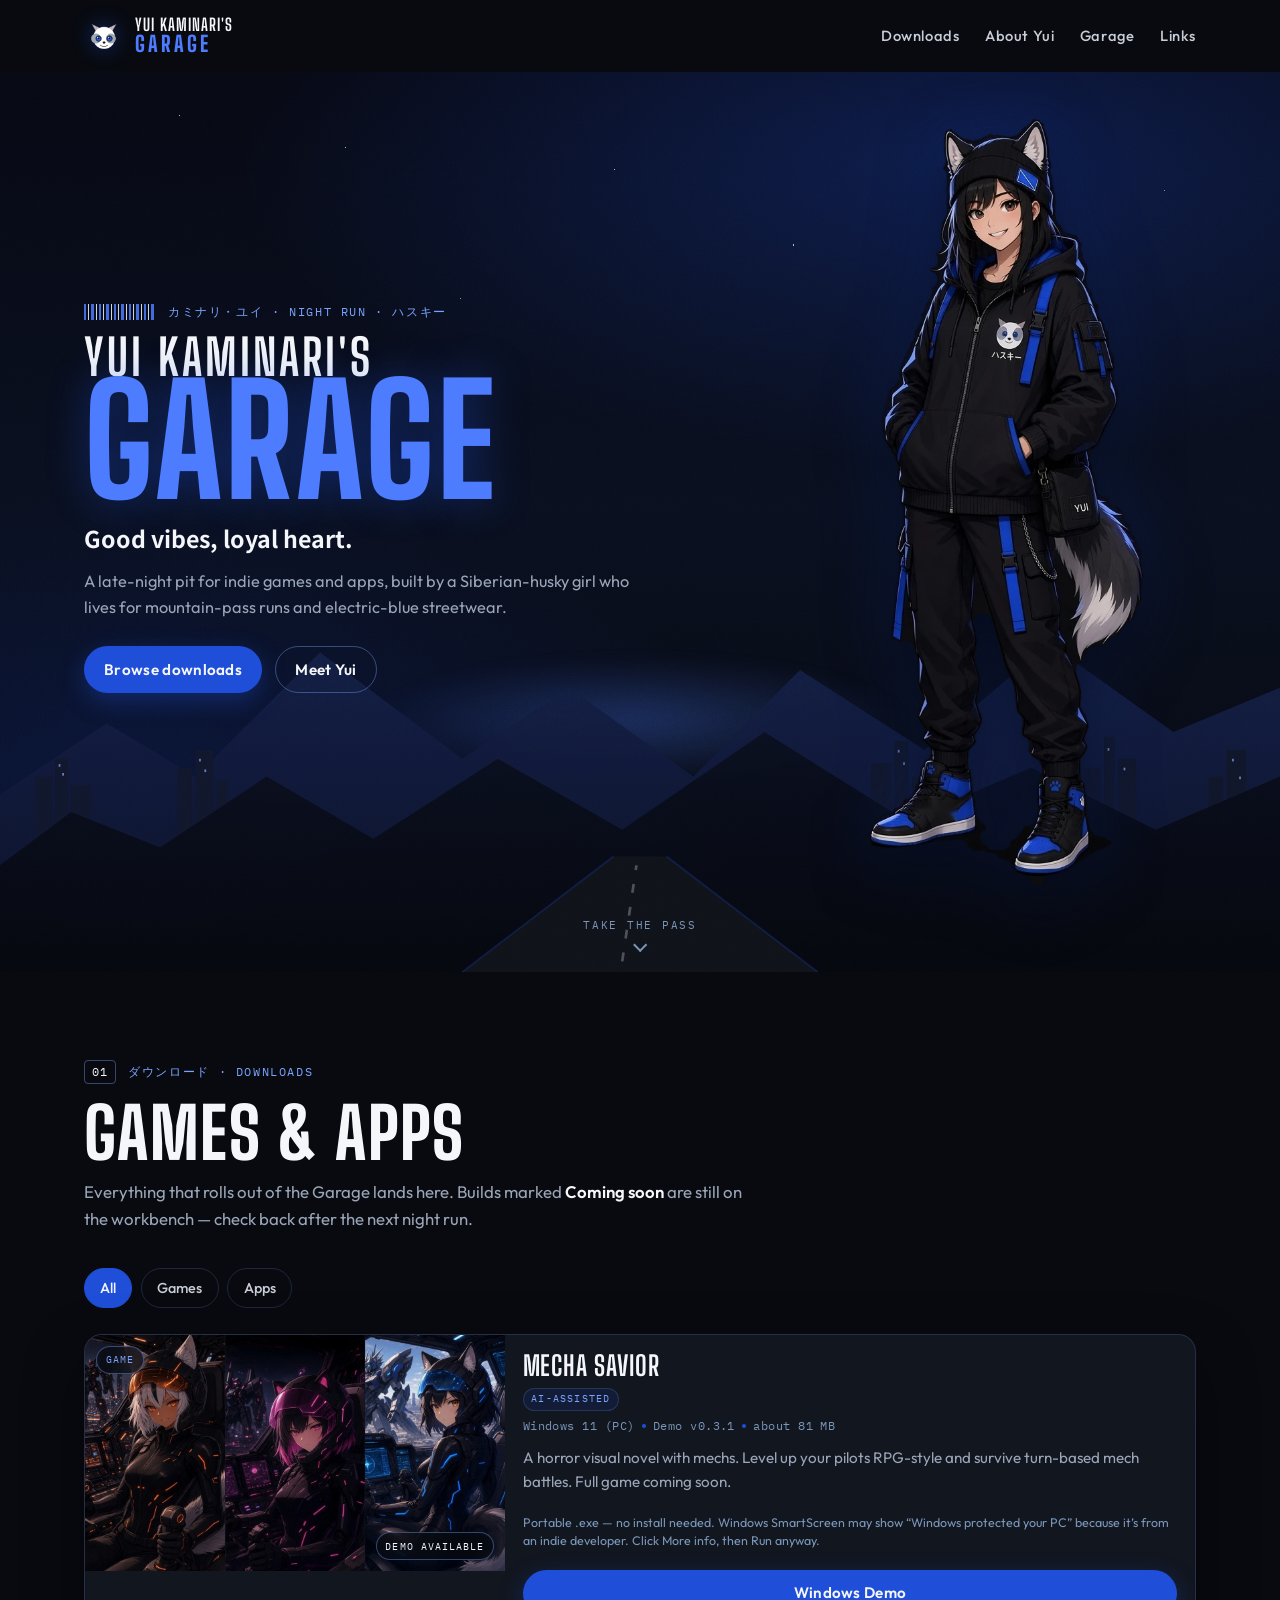
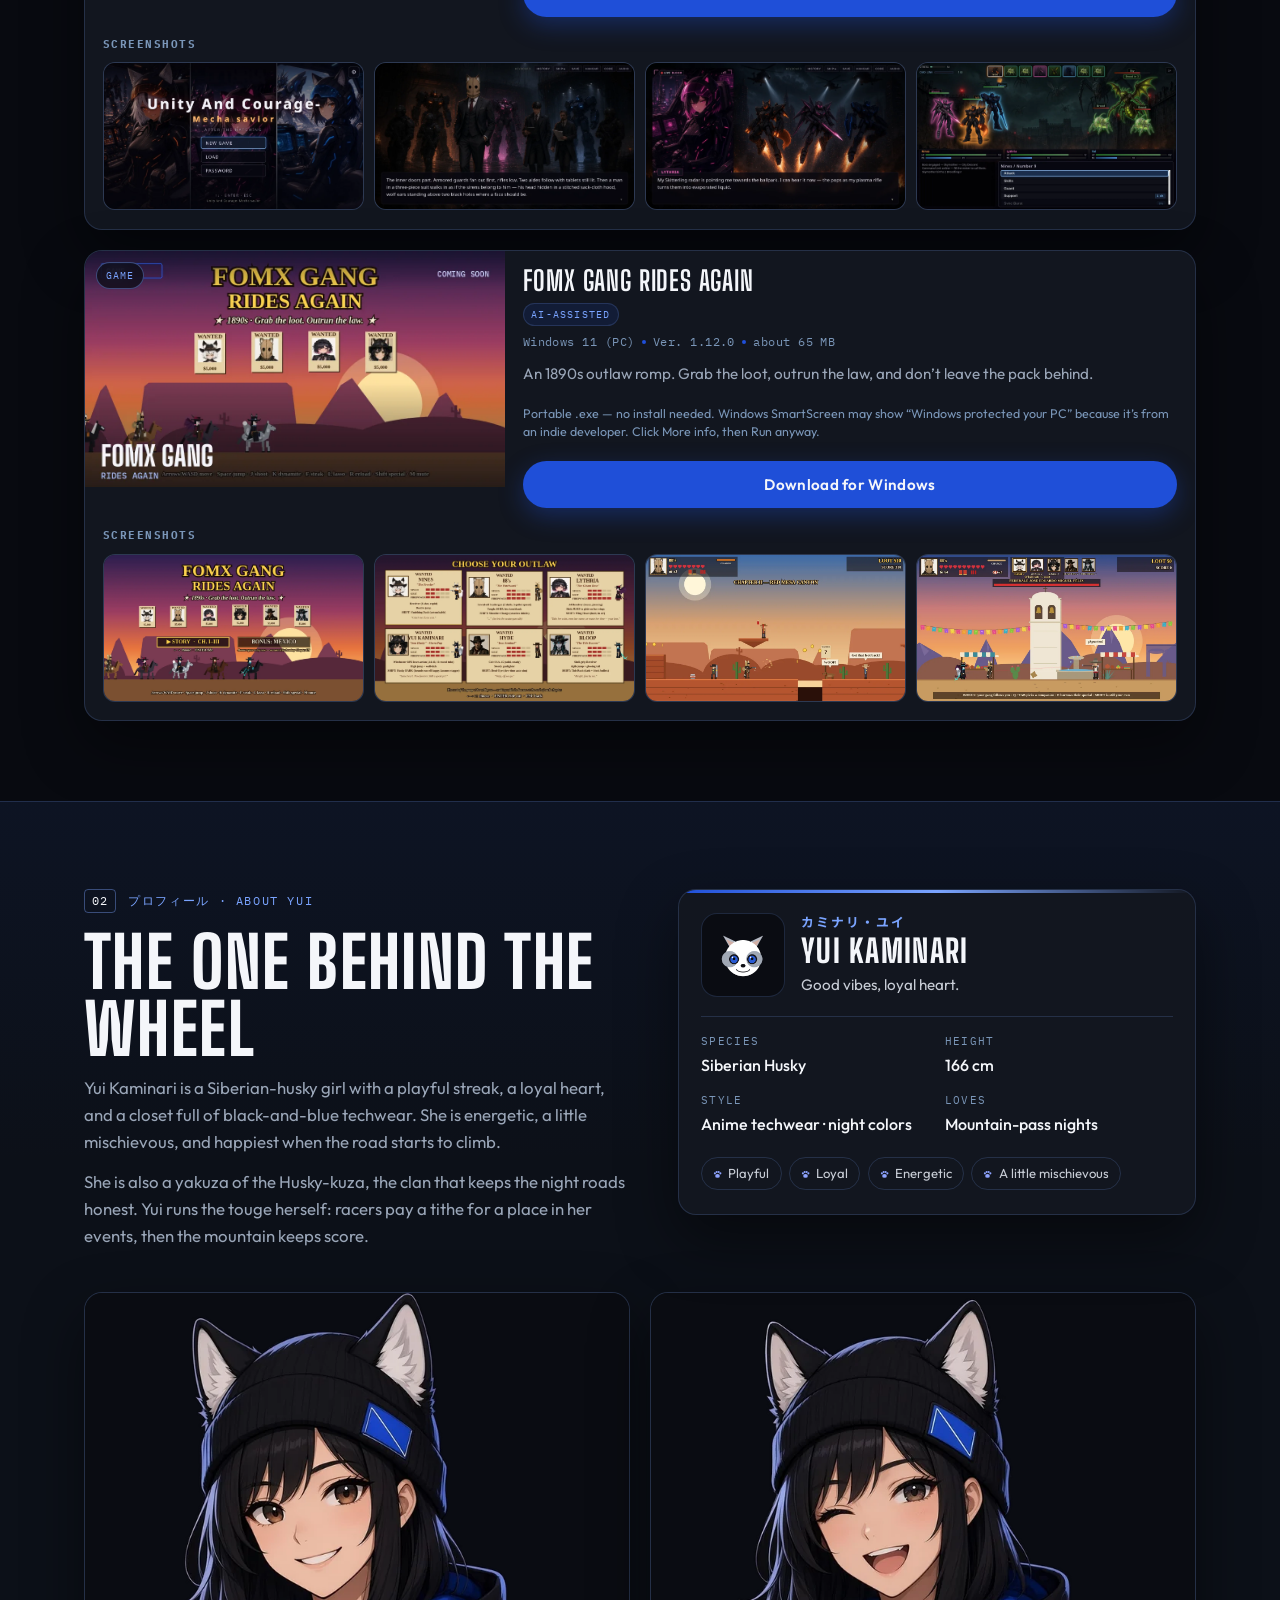
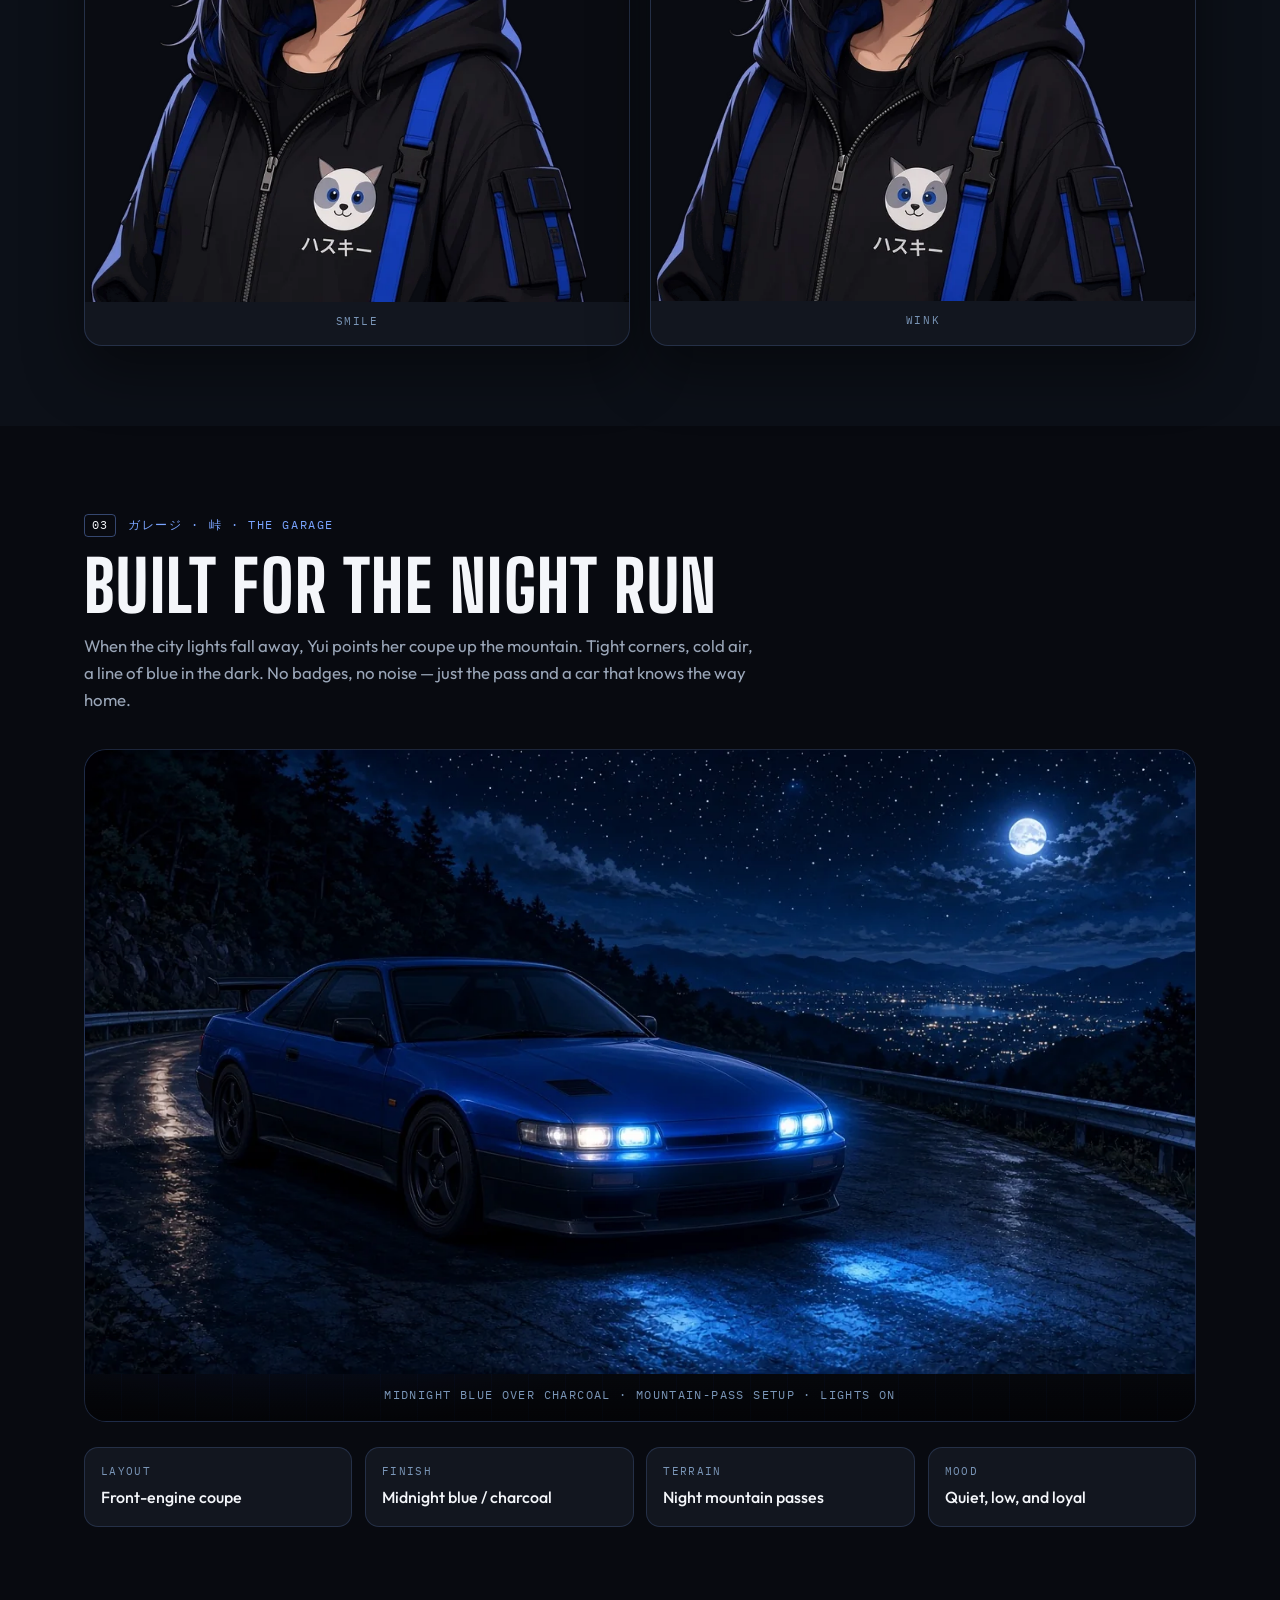
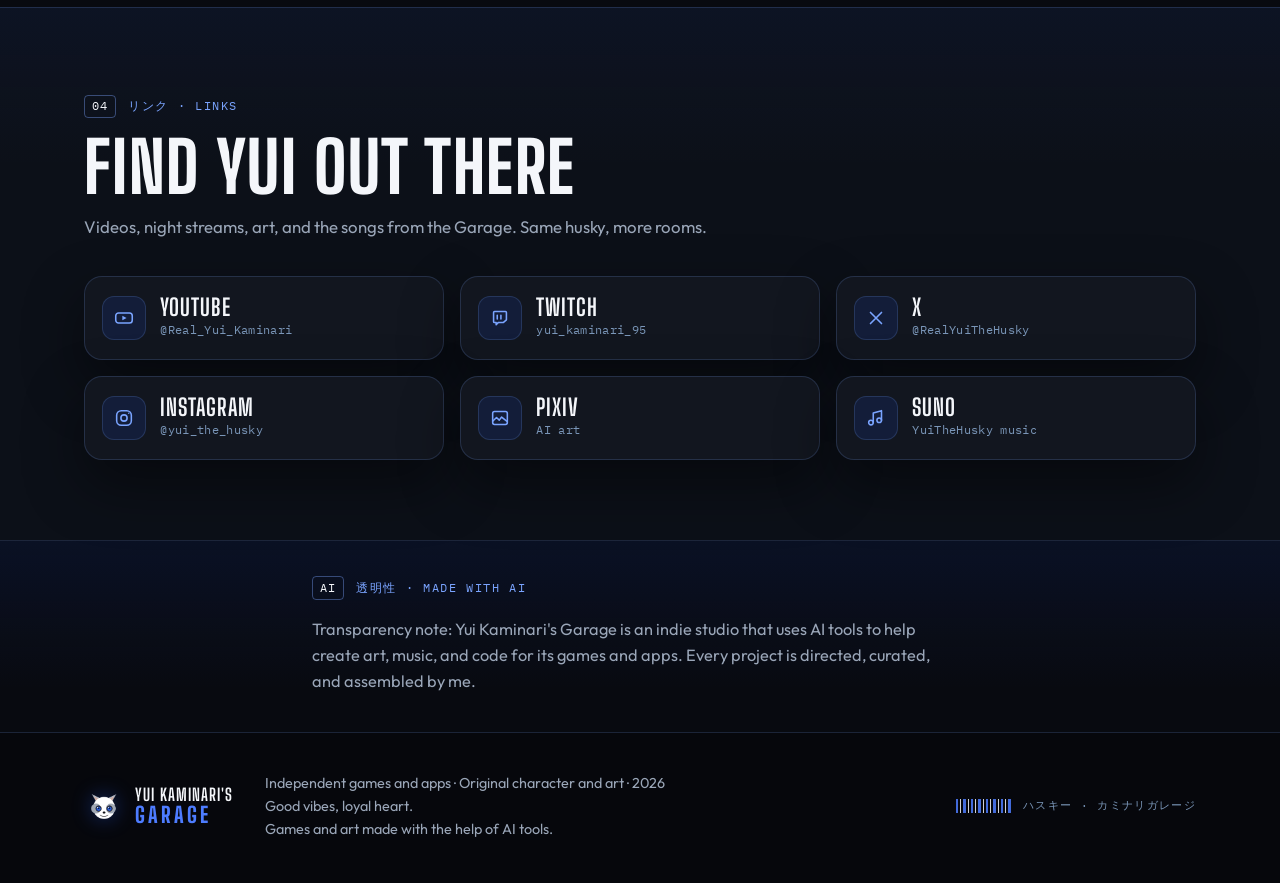
==== index.html @ 937911ea "Add promo screenshot galleries Co-authored-by: realyuikaminari <realyuikaminari@users.noreply.github" ====
<!DOCTYPE html>
<html lang="en">
<head>
  <meta charset="utf-8">
  <meta name="viewport" content="width=device-width, initial-scale=1">
  <title>Yui Kaminari's Garage — games &amp; apps</title>
  <meta name="description" content="Yui Kaminari's Garage is a night-run hub for indie games and apps. Good vibes, loyal heart.">
  <meta name="theme-color" content="#080a10">
  <meta property="og:title" content="Yui Kaminari's Garage">
  <meta property="og:description" content="Games and apps from a Siberian-husky girl who lives for mountain runs. Good vibes, loyal heart.">
  <meta property="og:image" content="assets/og-image.jpg">
  <meta property="og:type" content="website">
  <meta name="twitter:card" content="summary_large_image">
  <meta name="twitter:title" content="Yui Kaminari's Garage">
  <meta name="twitter:description" content="Games and apps from Yui Kaminari's Garage. Good vibes, loyal heart.">
  <meta name="twitter:image" content="assets/og-image.jpg">
  <link rel="icon" href="favicon.ico" sizes="any">
  <link rel="icon" type="image/png" sizes="32x32" href="assets/favicon-32.png">
  <link rel="apple-touch-icon" href="assets/apple-touch-icon.png">
  <link rel="manifest" href="site.webmanifest">
  <link rel="preconnect" href="https://fonts.googleapis.com">
  <link rel="preconnect" href="https://fonts.gstatic.com" crossorigin>
  <link href="https://fonts.googleapis.com/css2?family=Big+Shoulders+Display:wght@500;600;700;800;900&family=IBM+Plex+Mono:wght@400;500;600&family=Noto+Sans+JP:wght@400;500;700;900&family=Outfit:wght@300;400;500;600;700&display=swap" rel="stylesheet">
  <link rel="stylesheet" href="styles.css?v=10">
</head>
<body>
  <a class="skip-link" href="#main">Skip to content</a>

  <header class="site-header">
    <div class="header-inner">
      <a class="brand" href="#top" aria-label="Yui Kaminari's Garage home">
        <img class="brand-mark" src="assets/husky-patch.png" width="40" height="40" alt="">
        <span class="brand-text">
          <span class="brand-name">Yui Kaminari's</span>
          <span class="brand-sub">Garage</span>
        </span>
      </a>

      <button class="nav-toggle" type="button" aria-expanded="false" aria-controls="site-nav">
        <span class="sr-only">Menu</span>
        <span class="nav-toggle-bar"></span>
        <span class="nav-toggle-bar"></span>
        <span class="nav-toggle-bar"></span>
      </button>

      <nav id="site-nav" class="nav-links" aria-label="Primary">
        <a href="#downloads">Downloads</a>
        <a href="#about">About Yui</a>
        <a href="#garage">Garage</a>
        <a href="#links">Links</a>
      </nav>
    </div>
  </header>

  <main id="main">
    <section class="hero" id="top">
      <div class="hero-bg" aria-hidden="true">
        <div class="hero-stars"></div>
        <div class="hero-glow"></div>
        <img class="hero-skyline" src="assets/hero-skyline.svg" alt="">
        <div class="hero-grain"></div>
      </div>

      <div class="hero-inner">
        <div class="hero-copy">
          <p class="eyebrow">
            <span class="barcode" aria-hidden="true"></span>
            カミナリ・ユイ  ·  NIGHT RUN  ·  ハスキー
          </p>
          <h1>
            <span class="hero-kicker">Yui Kaminari's</span>
            <span class="hero-title">Garage</span>
          </h1>
          <p class="hero-tag">Good vibes, loyal heart.</p>
          <p class="hero-lead">
            A late-night pit for indie games and apps, built by a Siberian-husky girl who lives for mountain-pass runs and electric-blue streetwear.
          </p>
          <div class="hero-actions">
            <a class="btn btn-primary" href="#downloads">Browse downloads</a>
            <a class="btn btn-ghost" href="#about">Meet Yui</a>
          </div>
        </div>

        <aside class="hero-yui">
          <img src="assets/yui-hero.webp" width="430" height="1150" alt="Yui Kaminari, a Siberian-husky girl in a zipped black techwear jacket with electric-blue straps, beanie, and a fluffy tail, hands in her pockets.">
        </aside>
      </div>

      <a class="scroll-hint" href="#downloads">
        <span>Take the pass</span>
        <span class="scroll-chevron" aria-hidden="true"></span>
      </a>
    </section>

    <section class="section" id="downloads">
      <div class="section-inner">
        <header class="section-head">
          <p class="eyebrow"><span class="idx">01</span> ダウンロード  ·  Downloads</p>
          <h2>Games &amp; Apps</h2>
          <p class="section-lead">
            Everything that rolls out of the Garage lands here. Builds marked
            <strong>Coming soon</strong> are still on the workbench — check back after the next night run.
          </p>
        </header>

        <div class="filter-bar" role="group" aria-label="Filter downloads">
          <button class="chip is-active" type="button" data-filter="all" aria-pressed="true">All</button>
          <button class="chip" type="button" data-filter="game" aria-pressed="false">Games</button>
          <button class="chip" type="button" data-filter="app" aria-pressed="false">Apps</button>
        </div>

        <div id="game-grid" class="game-grid" aria-live="polite"></div>
        <noscript>
          <p class="empty">Turn on JavaScript to load the downloads bay. The catalog lives in <code>games.js</code>.</p>
        </noscript>
      </div>
    </section>

    <section class="section section-alt" id="about">
      <div class="section-inner about-grid">
        <header class="section-head">
          <p class="eyebrow"><span class="idx">02</span> プロフィール  ·  About Yui</p>
          <h2>The one behind the wheel</h2>
          <p class="section-lead">
            Yui Kaminari is a Siberian-husky girl with a playful streak, a loyal heart, and a closet full of black-and-blue techwear. She is energetic, a little mischievous, and happiest when the road starts to climb.
          </p>
          <p class="section-lead lore">
            She is also a yakuza of the Husky-kuza, the clan that keeps the night roads honest. Yui runs the touge herself: racers pay a tithe for a place in her events, then the mountain keeps score.
          </p>
        </header>

        <div class="dossier">
          <div class="dossier-top">
            <img class="dossier-patch" src="assets/husky-patch.png" width="96" height="96" alt="Yui’s husky patch">
            <div>
              <p class="dossier-kana">カミナリ・ユイ</p>
              <h3>Yui Kaminari</h3>
              <p class="dossier-tag">Good vibes, loyal heart.</p>
            </div>
          </div>

          <dl class="specs">
            <div>
              <dt>Species</dt>
              <dd>Siberian Husky</dd>
            </div>
            <div>
              <dt>Height</dt>
              <dd>166 cm</dd>
            </div>
            <div>
              <dt>Style</dt>
              <dd>Anime techwear  ·  night colors</dd>
            </div>
            <div>
              <dt>Loves</dt>
              <dd>Mountain-pass nights</dd>
            </div>
          </dl>

          <ul class="traits">
            <li>Playful</li>
            <li>Loyal</li>
            <li>Energetic</li>
            <li>A little mischievous</li>
          </ul>
        </div>

        <div class="expressions" aria-label="Yui’s expressions">
          <figure class="expr">
            <img src="assets/yui-bust-smile.webp" width="714" height="800" alt="Yui smiling, zipped techwear jacket with a husky patch and the katakana ハスキー.">
            <figcaption>Smile</figcaption>
          </figure>
          <figure class="expr">
            <img src="assets/yui-bust-wink.webp" width="715" height="800" alt="Yui winking and laughing, same streetwear look.">
            <figcaption>Wink</figcaption>
          </figure>
        </div>
      </div>
    </section>

    <section class="section" id="garage">
      <div class="section-inner">
        <header class="section-head">
          <p class="eyebrow"><span class="idx">03</span> ガレージ  ·  峠  ·  The Garage</p>
          <h2>Built for the night run</h2>
          <p class="section-lead">
            When the city lights fall away, Yui points her coupe up the mountain. Tight corners, cold air, a line of blue in the dark. No badges, no noise — just the pass and a car that knows the way home.
          </p>
        </header>

        <div class="garage-stage">
          <div class="garage-stage-bg" aria-hidden="true"></div>
          <figure class="car-figure">
            <img src="assets/car-touge.webp" width="1280" height="720" alt="Yui’s metallic electric-blue and black two-door coupe parked on a wet night mountain pass, headlights on, city lights in the valley below. No manufacturer marks.">
            <figcaption>Midnight blue over charcoal  ·  mountain-pass setup  ·  lights on</figcaption>
          </figure>
        </div>

        <ul class="garage-specs">
          <li>
            <span class="spec-label">Layout</span>
            <span class="spec-value">Front-engine coupe</span>
          </li>
          <li>
            <span class="spec-label">Finish</span>
            <span class="spec-value">Midnight blue / charcoal</span>
          </li>
          <li>
            <span class="spec-label">Terrain</span>
            <span class="spec-value">Night mountain passes</span>
          </li>
          <li>
            <span class="spec-label">Mood</span>
            <span class="spec-value">Quiet, low, and loyal</span>
          </li>
        </ul>
      </div>
    </section>

    <section class="section section-alt" id="links">
      <div class="section-inner">
        <header class="section-head">
          <p class="eyebrow"><span class="idx">04</span> リンク  ·  Links</p>
          <h2>Find Yui out there</h2>
          <p class="section-lead">
            Videos, night streams, art, and the songs from the Garage. Same husky, more rooms.
          </p>
        </header>

        <ul class="link-grid">
          <li>
            <a class="link-card" href="https://youtube.com/@Real_Yui_Kaminari" target="_blank" rel="noopener noreferrer">
              <span class="link-icon" aria-hidden="true">
                <svg viewBox="0 0 24 24" width="22" height="22"><rect x="3" y="6.5" width="18" height="11" rx="3" fill="none" stroke="currentColor" stroke-width="1.7"/><path d="M10.2 9.6v4.8l4.6-2.4-4.6-2.4z" fill="currentColor"/></svg>
              </span>
              <span class="link-copy">
                <span class="link-name">YouTube</span>
                <span class="link-handle">@Real_Yui_Kaminari</span>
              </span>
            </a>
          </li>
          <li>
            <a class="link-card" href="https://twitch.tv/yui_kaminari_95" target="_blank" rel="noopener noreferrer">
              <span class="link-icon" aria-hidden="true">
                <svg viewBox="0 0 24 24" width="22" height="22" fill="none" stroke="currentColor" stroke-width="1.7" stroke-linejoin="round"><path d="M6 5h12a1 1 0 0 1 1 1v8l-3.5 3H10l-2.2 2.2V17H6a1 1 0 0 1-1-1V6a1 1 0 0 1 1-1z"/><path d="M9 9v4M13 9v4" stroke-linecap="round"/></svg>
              </span>
              <span class="link-copy">
                <span class="link-name">Twitch</span>
                <span class="link-handle">yui_kaminari_95</span>
              </span>
            </a>
          </li>
          <li>
            <a class="link-card" href="https://x.com/RealYuiTheHusky" target="_blank" rel="noopener noreferrer">
              <span class="link-icon" aria-hidden="true">
                <svg viewBox="0 0 24 24" width="22" height="22" fill="none" stroke="currentColor" stroke-width="1.8" stroke-linecap="round"><path d="M6 6l12 12M18 6L6 18"/></svg>
              </span>
              <span class="link-copy">
                <span class="link-name">X</span>
                <span class="link-handle">@RealYuiTheHusky</span>
              </span>
            </a>
          </li>
          <li>
            <a class="link-card" href="https://instagram.com/yui_the_husky" target="_blank" rel="noopener noreferrer">
              <span class="link-icon" aria-hidden="true">
                <svg viewBox="0 0 24 24" width="22" height="22" fill="none" stroke="currentColor" stroke-width="1.7"><rect x="4" y="4" width="16" height="16" rx="5"/><circle cx="12" cy="12" r="3.4"/><circle cx="17.2" cy="6.8" r="0.8" fill="currentColor" stroke="none"/></svg>
              </span>
              <span class="link-copy">
                <span class="link-name">Instagram</span>
                <span class="link-handle">@yui_the_husky</span>
              </span>
            </a>
          </li>
          <li>
            <a class="link-card" href="https://www.pixiv.net/en/users/122284807" target="_blank" rel="noopener noreferrer">
              <span class="link-icon" aria-hidden="true">
                <svg viewBox="0 0 24 24" width="22" height="22" fill="none" stroke="currentColor" stroke-width="1.7" stroke-linejoin="round"><rect x="4" y="5" width="16" height="14" rx="2"/><path d="M4 15.5l4.2-4 3 2.8 2.6-3.3L20 16"/></svg>
              </span>
              <span class="link-copy">
                <span class="link-name">Pixiv</span>
                <span class="link-handle">AI art</span>
              </span>
            </a>
          </li>
          <li>
            <a class="link-card" href="https://suno.com/@yuithehuskygeeky" target="_blank" rel="noopener noreferrer">
              <span class="link-icon" aria-hidden="true">
                <svg viewBox="0 0 24 24" width="22" height="22" fill="none" stroke="currentColor" stroke-width="1.7" stroke-linecap="round" stroke-linejoin="round"><path d="M9 17V6.5L18 4v10.5"/><circle cx="6.5" cy="17" r="2.5"/><circle cx="15.5" cy="14.5" r="2.5"/></svg>
              </span>
              <span class="link-copy">
                <span class="link-name">Suno</span>
                <span class="link-handle">YuiTheHusky music</span>
              </span>
            </a>
          </li>
        </ul>
      </div>
    </section>
  </main>

  <aside class="ai-note" aria-label="Made with AI">
    <div class="section-inner ai-note-inner">
      <p class="eyebrow"><span class="idx">AI</span> 透明性  ·  Made with AI</p>
      <p>
        Transparency note: Yui Kaminari's Garage is an indie studio that uses AI tools to help create art, music, and code for its games and apps. Every project is directed, curated, and assembled by me.
      </p>
    </div>
  </aside>

  <footer class="site-footer">
    <div class="footer-inner">
      <a class="brand brand-footer" href="#top">
        <img class="brand-mark" src="assets/husky-patch.png" width="36" height="36" alt="">
        <span class="brand-text">
          <span class="brand-name">Yui Kaminari's</span>
          <span class="brand-sub">Garage</span>
        </span>
      </a>
      <p class="footer-note">
        Independent games and apps  ·  Original character and art  ·
        <span id="year">2026</span>
        <br>
        Good vibes, loyal heart.
        <br>
        Games and art made with the help of AI tools.
      </p>
      <p class="footer-meta">
        <span class="barcode barcode-light" aria-hidden="true"></span>
        ハスキー  ·  カミナリガレージ
      </p>
    </div>
  </footer>

  <script src="games.js?v=10"></script>
  <script src="main.js?v=10"></script>
</body>
</html>
---- styles.css ----
/* ------------------------------------------------------------------
   Yui Kaminari's Garage
   Night city + mountain-pass palette. Electric blue #1f4fd8.
------------------------------------------------------------------ */

:root {
  --blue: #1f4fd8;
  --blue-lit: #4d7cff;
  --blue-soft: #7aa4ff;
  --blue-deep: #102a80;
  --steel: #7a96b8;
  --ink: #07090f;
  --bg: #080a10;
  --bg-2: #0c1018;
  --panel: #12161f;
  --charcoal: #1c212c;
  --line: rgba(122, 164, 255, 0.18);
  --line-strong: rgba(122, 164, 255, 0.4);
  --text: #e8edf5;
  --muted: #9aa6b8;
  --white: #f4f6fa;
  --lgray: #c8cdd6;
  --radius: 18px;
  --header-h: 72px;
  --max: 1160px;
  --font-display: "Big Shoulders Display", "Noto Sans JP", sans-serif;
  --font-body: "Outfit", "Noto Sans JP", sans-serif;
  --font-jp: "Noto Sans JP", sans-serif;
  --font-mono: "IBM Plex Mono", ui-monospace, monospace;
  --shadow: 0 24px 60px rgba(0, 0, 0, 0.45);
}

*,
*::before,
*::after { box-sizing: border-box; }

html {
  scroll-behavior: smooth;
  scroll-padding-top: calc(var(--header-h) + 12px);
}

html, body { margin: 0; padding: 0; }

body {
  font-family: var(--font-body);
  font-weight: 400;
  color: var(--text);
  background: var(--bg);
  line-height: 1.6;
  min-height: 100svh;
  -webkit-font-smoothing: antialiased;
  text-rendering: optimizeLegibility;
}

img { max-width: 100%; height: auto; display: block; }
a { color: var(--blue-soft); text-decoration-thickness: 1px; text-underline-offset: 3px; }
a:hover { color: var(--white); }

:focus-visible {
  outline: 2px solid var(--blue-lit);
  outline-offset: 3px;
}

.sr-only {
  position: absolute;
  width: 1px; height: 1px;
  padding: 0; margin: -1px;
  overflow: hidden; clip: rect(0,0,0,0);
  white-space: nowrap; border: 0;
}

.skip-link {
  position: absolute;
  left: 1rem; top: -4rem;
  background: var(--blue);
  color: var(--white);
  padding: 0.6rem 1rem;
  z-index: 80;
  border-radius: 8px;
}
.skip-link:focus { top: 1rem; }

/* -------------------------- header -------------------------- */

.site-header {
  position: sticky;
  top: 0;
  z-index: 40;
  height: var(--header-h);
  background: transparent;
  transition: background 0.25s ease, box-shadow 0.25s ease, backdrop-filter 0.25s ease;
}

.site-header.is-stuck {
  background: rgba(8, 10, 16, 0.86);
  backdrop-filter: blur(16px);
  -webkit-backdrop-filter: blur(16px);
  box-shadow: 0 1px 0 var(--line);
}

.header-inner {
  max-width: var(--max);
  margin: 0 auto;
  height: 100%;
  padding: 0 24px;
  display: flex;
  align-items: center;
  justify-content: space-between;
  gap: 1rem;
}

.brand {
  display: flex;
  align-items: center;
  gap: 0.7rem;
  color: var(--white);
  text-decoration: none;
  min-width: 0;
}

.brand-mark {
  width: 40px;
  height: 40px;
  flex: none;
  filter: drop-shadow(0 0 10px rgba(31, 79, 216, 0.45));
}

.brand-text {
  display: flex;
  flex-direction: column;
  line-height: 1.05;
}

.brand-name {
  font-family: var(--font-display);
  font-weight: 700;
  font-size: 1.05rem;
  letter-spacing: 0.06em;
  text-transform: uppercase;
}

.brand-sub {
  font-family: var(--font-display);
  font-weight: 800;
  font-size: 1.35rem;
  letter-spacing: 0.14em;
  text-transform: uppercase;
  color: var(--blue-lit);
}

.nav-links {
  display: flex;
  align-items: center;
  gap: 1.6rem;
}

.nav-links a {
  color: var(--lgray);
  text-decoration: none;
  font-size: 0.92rem;
  font-weight: 500;
  letter-spacing: 0.04em;
}

.nav-links a:hover { color: var(--white); }

.nav-toggle {
  display: none;
  width: 44px;
  height: 44px;
  border: 1px solid var(--line);
  background: rgba(18, 22, 31, 0.7);
  border-radius: 10px;
  padding: 0;
  cursor: pointer;
  align-items: center;
  justify-content: center;
  flex-direction: column;
  gap: 5px;
}

.nav-toggle-bar {
  display: block;
  width: 18px;
  height: 2px;
  background: var(--white);
  border-radius: 1px;
  transition: transform 0.2s ease, opacity 0.2s ease;
}

.nav-toggle[aria-expanded="true"] .nav-toggle-bar:nth-child(2) {
  transform: translateY(7px) rotate(45deg);
}
.nav-toggle[aria-expanded="true"] .nav-toggle-bar:nth-child(3) { opacity: 0; }
.nav-toggle[aria-expanded="true"] .nav-toggle-bar:nth-child(4) {
  transform: translateY(-7px) rotate(-45deg);
}

/* -------------------------- hero -------------------------- */

.hero {
  position: relative;
  min-height: calc(100svh - var(--header-h));
  display: flex;
  flex-direction: column;
  justify-content: center;
  overflow: hidden;
  padding: 2.5rem 0 5.5rem;
}

.hero-bg {
  position: absolute;
  inset: 0;
  pointer-events: none;
  background:
    radial-gradient(1200px 500px at 75% 10%, rgba(31, 79, 216, 0.28), transparent 60%),
    radial-gradient(900px 420px at 10% 80%, rgba(16, 42, 128, 0.35), transparent 70%),
    linear-gradient(180deg, #070914 0%, #0a1020 48%, #07090f 100%);
}

.hero-stars {
  position: absolute;
  inset: 0 0 40%;
  background-image:
    radial-gradient(1px 1px at 8% 20%, #fff 50%, transparent 51%),
    radial-gradient(1px 1px at 18% 60%, #cfe0ff 50%, transparent 51%),
    radial-gradient(1.5px 1.5px at 27% 14%, #fff 50%, transparent 51%),
    radial-gradient(1px 1px at 36% 42%, #9ec0ff 50%, transparent 51%),
    radial-gradient(1px 1px at 48% 18%, #fff 50%, transparent 51%),
    radial-gradient(1.6px 1.6px at 62% 32%, #fff 50%, transparent 51%),
    radial-gradient(1px 1px at 74% 12%, #cfe0ff 50%, transparent 51%),
    radial-gradient(1px 1px at 82% 48%, #fff 50%, transparent 51%),
    radial-gradient(1px 1px at 91% 22%, #9ec0ff 50%, transparent 51%),
    radial-gradient(1.4px 1.4px at 14% 8%, #fff 50%, transparent 51%),
    radial-gradient(1px 1px at 55% 55%, #fff 50%, transparent 51%);
  opacity: 0.7;
  animation: twinkle 8s ease-in-out infinite;
}

.hero-glow {
  position: absolute;
  left: 20%;
  right: 20%;
  bottom: 18%;
  height: 180px;
  background: radial-gradient(closest-side, rgba(77, 124, 255, 0.28), transparent 70%);
  filter: blur(8px);
}

.hero-skyline {
  position: absolute;
  left: 0; right: 0; bottom: 0;
  width: 100%;
  height: auto;
  object-fit: cover;
  object-position: bottom;
  min-height: 42%;
  opacity: 0.95;
}

.hero-grain {
  position: absolute;
  inset: 0;
  background: url("assets/noise.png") repeat;
  opacity: 0.35;
  mix-blend-mode: overlay;
}

.hero-inner {
  position: relative;
  z-index: 1;
  max-width: var(--max);
  margin: 0 auto;
  padding: 0 24px;
  width: 100%;
  display: grid;
  grid-template-columns: minmax(0, 1.15fr) minmax(240px, 0.85fr);
  gap: 2.5rem 3rem;
  align-items: center;
}

.eyebrow {
  display: flex;
  align-items: center;
  gap: 0.75rem;
  font-family: var(--font-mono);
  font-size: 0.72rem;
  letter-spacing: 0.14em;
  text-transform: uppercase;
  color: var(--blue-soft);
  margin: 0 0 1rem;
}

.eyebrow .idx {
  color: var(--white);
  border: 1px solid var(--line-strong);
  padding: 0.1rem 0.45rem;
  border-radius: 4px;
  letter-spacing: 0.08em;
}

.barcode,
.barcode::before {
  display: inline-block;
  width: 72px;
  height: 16px;
  flex: none;
  background:
    repeating-linear-gradient(
      90deg,
      var(--blue-lit) 0 2px,
      transparent 2px 4px,
      var(--white) 4px 5px,
      transparent 5px 7px,
      var(--blue-lit) 7px 10px,
      transparent 10px 12px,
      var(--white) 12px 13px,
      transparent 13px 15px
    );
  opacity: 0.85;
}

.hero h1 {
  margin: 0;
  line-height: 0.82;
}

.hero-kicker {
  display: block;
  font-family: var(--font-display);
  font-weight: 700;
  font-size: clamp(1.6rem, 4.4vw, 3.1rem);
  letter-spacing: 0.06em;
  text-transform: uppercase;
  color: var(--white);
}

.hero-title {
  display: block;
  font-family: var(--font-display);
  font-weight: 800;
  font-size: clamp(4.2rem, 14vw, 9.5rem);
  letter-spacing: 0.02em;
  text-transform: uppercase;
  color: var(--blue-lit);
  text-shadow: 0 0 40px rgba(31, 79, 216, 0.45);
}

.hero-tag {
  margin: 1.1rem 0 0.7rem;
  font-family: var(--font-jp);
  font-weight: 700;
  font-size: clamp(1.15rem, 2vw, 1.45rem);
  color: var(--white);
}

.hero-lead {
  margin: 0 0 1.6rem;
  max-width: 36rem;
  color: var(--muted);
  font-size: 1.02rem;
}

.hero-actions {
  display: flex;
  flex-wrap: wrap;
  gap: 0.8rem;
}

.hero-yui {
  justify-self: end;
  align-self: end;
  position: relative;
  z-index: 2;
  display: flex;
  justify-content: center;
  width: min(100%, 34vw, 380px);
  pointer-events: none;
}

.hero-yui img {
  width: 100%;
  height: auto;
  max-height: calc(100svh - var(--header-h) - 3.5rem);
  object-fit: contain;
  object-position: bottom center;
  filter: drop-shadow(0 18px 28px rgba(0, 0, 0, 0.55)) drop-shadow(0 0 28px rgba(31, 79, 216, 0.22));
}

.scroll-hint {
  position: absolute;
  z-index: 1;
  left: 50%;
  bottom: 1.4rem;
  transform: translateX(-50%);
  display: flex;
  flex-direction: column;
  align-items: center;
  gap: 0.35rem;
  color: var(--steel);
  text-decoration: none;
  font-family: var(--font-mono);
  font-size: 0.68rem;
  letter-spacing: 0.16em;
  text-transform: uppercase;
}

.scroll-hint:hover { color: var(--white); }

.scroll-chevron {
  width: 10px;
  height: 10px;
  border-right: 2px solid currentColor;
  border-bottom: 2px solid currentColor;
  transform: rotate(45deg);
  animation: bob 2s ease-in-out infinite;
}

/* -------------------------- buttons & chips -------------------------- */

.btn {
  display: inline-flex;
  align-items: center;
  justify-content: center;
  gap: 0.45rem;
  min-height: 46px;
  padding: 0.65rem 1.2rem;
  border-radius: 999px;
  font-family: var(--font-body);
  font-weight: 600;
  font-size: 0.95rem;
  letter-spacing: 0.02em;
  text-decoration: none;
  border: 1px solid transparent;
  cursor: pointer;
  transition: transform 0.15s ease, background 0.15s ease, border-color 0.15s ease, color 0.15s ease;
}

.btn:active { transform: translateY(1px); }

.btn-primary {
  background: var(--blue);
  color: var(--white);
  box-shadow: 0 8px 24px rgba(31, 79, 216, 0.35);
}

.btn-primary:hover {
  background: var(--blue-lit);
  color: var(--white);
}

.btn-ghost {
  background: transparent;
  color: var(--white);
  border-color: var(--line-strong);
}

.btn-ghost:hover {
  border-color: var(--blue-soft);
  color: var(--white);
  background: rgba(31, 79, 216, 0.12);
}

.btn[disabled],
.btn:disabled {
  opacity: 0.55;
  cursor: not-allowed;
  box-shadow: none;
  transform: none;
}

.chip {
  min-height: 40px;
  padding: 0.4rem 0.95rem;
  border-radius: 999px;
  border: 1px solid var(--line);
  background: transparent;
  color: var(--lgray);
  font-family: var(--font-body);
  font-weight: 500;
  font-size: 0.9rem;
  cursor: pointer;
}

.chip:hover { border-color: var(--blue-soft); color: var(--white); }

.chip.is-active {
  background: var(--blue);
  border-color: var(--blue);
  color: var(--white);
}

/* -------------------------- sections -------------------------- */

.section {
  position: relative;
  padding: 5.5rem 0 5rem;
}

.section-alt {
  background:
    linear-gradient(180deg, rgba(31, 79, 216, 0.06), transparent 30%),
    var(--bg-2);
  box-shadow: inset 0 1px 0 var(--line);
}

.section-inner {
  max-width: var(--max);
  margin: 0 auto;
  padding: 0 24px;
}

.section-head { max-width: 42rem; margin-bottom: 2.2rem; }

.section h2 {
  font-family: var(--font-display);
  font-weight: 800;
  font-size: clamp(2.4rem, 6vw, 4.4rem);
  letter-spacing: 0.02em;
  text-transform: uppercase;
  line-height: 0.95;
  margin: 0 0 0.8rem;
  color: var(--white);
}

.section-lead {
  margin: 0;
  color: var(--muted);
  font-size: 1.05rem;
}

.section-lead strong { color: var(--white); font-weight: 600; }

/* -------------------------- downloads -------------------------- */

.filter-bar {
  display: flex;
  flex-wrap: wrap;
  gap: 0.55rem;
  margin-bottom: 1.6rem;
}

.game-grid {
  display: grid;
  grid-template-columns: repeat(3, minmax(0, 1fr));
  gap: 1.25rem;
}

.card {
  background: var(--panel);
  border: 1px solid var(--line);
  border-radius: var(--radius);
  overflow: hidden;
  display: flex;
  flex-direction: column;
  box-shadow: var(--shadow);
  transition: transform 0.2s ease, border-color 0.2s ease, box-shadow 0.2s ease;
}

.card:hover {
  transform: translateY(-4px);
  border-color: var(--line-strong);
  box-shadow: 0 20px 50px rgba(31, 79, 216, 0.16), var(--shadow);
}

.card.has-shots {
  grid-column: 1 / -1;
  display: grid;
  grid-template-columns: minmax(240px, 420px) minmax(0, 1fr);
  grid-template-areas:
    "media body"
    "shots shots";
}

.card.has-shots:hover { transform: none; }

.card.has-shots .card-media {
  grid-area: media;
  align-self: start;
}

.card.has-shots .card-body { grid-area: body; }
.card.has-shots .shots { grid-area: shots; }

.card-media {
  position: relative;
  aspect-ratio: 16 / 9;
  background: var(--charcoal);
  overflow: hidden;
}

.card-media img {
  width: 100%;
  height: 100%;
  object-fit: cover;
}

.card-fallback {
  width: 100%;
  height: 100%;
  background:
    radial-gradient(circle at 70% 30%, rgba(31, 79, 216, 0.4), transparent 50%),
    var(--charcoal);
}

.pill {
  position: absolute;
  top: 0.7rem;
  font-family: var(--font-mono);
  font-size: 0.65rem;
  letter-spacing: 0.1em;
  text-transform: uppercase;
  padding: 0.28rem 0.55rem;
  border-radius: 999px;
  border: 1px solid var(--line-strong);
  background: rgba(8, 10, 16, 0.72);
  backdrop-filter: blur(8px);
  color: var(--blue-soft);
}

.pill-type { left: 0.7rem; }
.pill-soon { top: auto; right: 0.7rem; bottom: 0.7rem; color: var(--white); }

.card-body {
  padding: 1.05rem 1.1rem 1.2rem;
  display: flex;
  flex-direction: column;
  flex: 1;
  gap: 0.4rem;
}

.card-title {
  font-family: var(--font-display);
  font-weight: 700;
  font-size: 1.7rem;
  letter-spacing: 0.03em;
  text-transform: uppercase;
  margin: 0;
  color: var(--white);
  line-height: 1;
}

.ai-tag {
  display: inline-flex;
  align-self: flex-start;
  margin-top: 0.15rem;
  font-family: var(--font-mono);
  font-size: 0.62rem;
  letter-spacing: 0.12em;
  text-transform: uppercase;
  color: var(--blue-soft);
  border: 1px solid var(--line);
  background: rgba(31, 79, 216, 0.12);
  border-radius: 999px;
  padding: 0.16rem 0.48rem;
}

.card-meta {
  display: flex;
  flex-wrap: wrap;
  align-items: center;
  gap: 0.45rem;
  margin: 0;
  font-family: var(--font-mono);
  font-size: 0.72rem;
  letter-spacing: 0.04em;
  color: var(--steel);
}

.dot {
  width: 4px;
  height: 4px;
  border-radius: 50%;
  background: var(--blue);
}

.card-desc {
  margin: 0.25rem 0 0.8rem;
  color: var(--muted);
  font-size: 0.95rem;
  flex: 1;
}

.card-note {
  margin: 0 0 0.85rem;
  color: var(--steel);
  font-size: 0.78rem;
  line-height: 1.45;
}

.card-actions {
  margin-top: auto;
  display: flex;
  flex-direction: column;
  gap: 0.55rem;
}
.card-actions .btn { width: 100%; }

.shots { padding: 0 1.1rem 1.15rem; }

.shots-label {
  margin: 0 0 0.55rem;
  font-family: var(--font-mono);
  font-size: 0.68rem;
  letter-spacing: 0.14em;
  text-transform: uppercase;
  color: var(--steel);
}

.shots-strip {
  display: grid;
  grid-template-columns: repeat(4, minmax(0, 1fr));
  gap: 0.6rem;
}

.shot {
  display: block;
  width: 100%;
  margin: 0;
  padding: 0;
  border: 1px solid var(--line);
  border-radius: 12px;
  overflow: hidden;
  background: var(--charcoal);
  cursor: zoom-in;
}

.shot img {
  width: 100%;
  height: 100%;
  aspect-ratio: 16 / 9;
  object-fit: cover;
  display: block;
}

.shot:hover,
.shot:focus-visible {
  border-color: var(--blue-soft);
  box-shadow: 0 0 0 1px var(--blue-soft);
}

.lightbox[hidden] { display: none; }

.lightbox {
  position: fixed;
  inset: 0;
  z-index: 90;
  display: grid;
  place-items: center;
  padding: 1.2rem;
}

.lightbox-backdrop {
  position: absolute;
  inset: 0;
  border: 0;
  padding: 0;
  background: rgba(6, 7, 12, 0.88);
  cursor: zoom-out;
}

.lightbox-dialog {
  position: relative;
  z-index: 1;
  width: min(1080px, 100%);
  display: grid;
  grid-template-columns: auto minmax(0, 1fr) auto;
  grid-template-areas:
    "close close close"
    "prev figure next"
    "caption caption caption";
  align-items: center;
  gap: 0.7rem;
}

.lightbox-figure {
  grid-area: figure;
  margin: 0;
}

.lightbox-img {
  width: 100%;
  max-height: min(76vh, 720px);
  object-fit: contain;
  background: #07090f;
  border: 1px solid var(--line-strong);
  border-radius: 14px;
  box-shadow: 0 24px 70px rgba(0, 0, 0, 0.55);
}

.lightbox-figure figcaption {
  margin: 0.7rem 0 0;
  text-align: center;
  color: var(--lgray);
  font-size: 0.95rem;
}

.lightbox-close,
.lightbox-nav {
  border: 1px solid var(--line-strong);
  background: rgba(18, 22, 31, 0.92);
  color: var(--white);
  cursor: pointer;
}

.lightbox-close {
  grid-area: close;
  justify-self: end;
  min-height: 36px;
  padding: 0.3rem 0.8rem;
  border-radius: 999px;
  font-family: var(--font-mono);
  font-size: 0.72rem;
  letter-spacing: 0.12em;
  text-transform: uppercase;
}

.lightbox-nav {
  width: 44px;
  height: 44px;
  border-radius: 999px;
  position: relative;
}

.lightbox-prev { grid-area: prev; }
.lightbox-next { grid-area: next; }

.lightbox-nav::before {
  content: "";
  position: absolute;
  inset: 0;
  margin: auto;
  width: 9px;
  height: 9px;
  border-right: 2px solid currentColor;
  border-bottom: 2px solid currentColor;
}

.lightbox-prev::before { transform: rotate(135deg); margin-left: 16px; }
.lightbox-next::before { transform: rotate(-45deg); margin-right: 16px; }

.lightbox-close:hover,
.lightbox-nav:hover {
  border-color: var(--blue-soft);
  color: var(--white);
  background: rgba(31, 79, 216, 0.35);
}

body.lightbox-open { overflow: hidden; }

.empty {
  grid-column: 1 / -1;
  color: var(--muted);
  border: 1px dashed var(--line);
  border-radius: var(--radius);
  padding: 2rem;
  text-align: center;
}

/* -------------------------- about -------------------------- */

.about-grid {
  display: grid;
  grid-template-columns: minmax(0, 1fr) minmax(320px, 0.95fr);
  gap: 2.2rem 3rem;
  align-items: start;
}

.about-grid .section-head { margin-bottom: 0; }

.section-lead.lore { margin-top: 0.85rem; }

.expressions {
  grid-column: 1 / -1;
  display: grid;
  grid-template-columns: 1fr 1fr;
  gap: 1.25rem;
  margin-top: 0.4rem;
}

.expr {
  margin: 0;
  background: var(--panel);
  border: 1px solid var(--line);
  border-radius: var(--radius);
  overflow: hidden;
  box-shadow: var(--shadow);
}

.expr img {
  width: 100%;
  height: auto;
  display: block;
  background: #0a0c12;
}

.expr figcaption {
  margin: 0;
  padding: 0.7rem 0.8rem 0.85rem;
  text-align: center;
  font-family: var(--font-mono);
  font-size: 0.7rem;
  letter-spacing: 0.14em;
  text-transform: uppercase;
  color: var(--steel);
}

.dossier {
  background: var(--panel);
  border: 1px solid var(--line);
  border-radius: var(--radius);
  padding: 1.4rem 1.4rem 1.5rem;
  box-shadow: var(--shadow);
  position: relative;
  overflow: hidden;
}

.dossier::before {
  content: "";
  position: absolute;
  left: 0; right: 0; top: 0;
  height: 3px;
  background: linear-gradient(90deg, var(--blue), var(--blue-soft), transparent);
}

.dossier-top {
  display: flex;
  gap: 1rem;
  align-items: center;
  margin-bottom: 1.2rem;
}

.dossier-patch {
  width: 84px;
  height: 84px;
  flex: none;
  background: #0a0c12;
  border-radius: 16px;
  padding: 8px;
  border: 1px solid var(--line);
}

.dossier-kana {
  margin: 0 0 0.15rem;
  font-family: var(--font-jp);
  font-weight: 700;
  font-size: 0.8rem;
  letter-spacing: 0.16em;
  color: var(--blue-soft);
}

.dossier h3 {
  margin: 0;
  font-family: var(--font-display);
  font-weight: 800;
  font-size: 2rem;
  letter-spacing: 0.04em;
  text-transform: uppercase;
  line-height: 1;
  color: var(--white);
}

.dossier-tag {
  margin: 0.35rem 0 0;
  color: var(--lgray);
  font-size: 0.95rem;
}

.specs {
  display: grid;
  grid-template-columns: 1fr 1fr;
  gap: 0.85rem 1rem;
  margin: 0 0 1.2rem;
  padding: 1rem 0 0;
  border-top: 1px solid var(--line);
}

.specs div { margin: 0; }

.specs dt {
  font-family: var(--font-mono);
  font-size: 0.68rem;
  letter-spacing: 0.12em;
  text-transform: uppercase;
  color: var(--steel);
  margin: 0 0 0.15rem;
}

.specs dd {
  margin: 0;
  color: var(--white);
  font-weight: 500;
}

.traits {
  list-style: none;
  display: flex;
  flex-wrap: wrap;
  gap: 0.45rem;
  margin: 0;
  padding: 0;
}

.traits li {
  font-size: 0.82rem;
  padding: 0.3rem 0.7rem;
  border-radius: 999px;
  border: 1px solid var(--line);
  color: var(--lgray);
}

.traits li::before {
  content: "";
  display: inline-block;
  width: 0.55rem;
  height: 0.55rem;
  margin-right: 0.4rem;
  vertical-align: middle;
  background: url("assets/paw.svg") center / contain no-repeat;
  filter: invert(62%) sepia(73%) saturate(1200%) hue-rotate(196deg) brightness(100%);
}

/* -------------------------- garage -------------------------- */

.garage-stage {
  position: relative;
  margin: 0.5rem 0 1.6rem;
  border-radius: calc(var(--radius) + 4px);
  overflow: hidden;
  border: 1px solid var(--line);
  background:
    radial-gradient(600px 180px at 80% 45%, rgba(77, 124, 255, 0.28), transparent 60%),
    radial-gradient(500px 200px at 20% 80%, rgba(16, 42, 128, 0.3), transparent 70%),
    linear-gradient(180deg, #0a1020 0%, #07090f 100%);
  min-height: 0;
}

.garage-stage-bg {
  position: absolute;
  inset: auto 0 0 0;
  height: 42%;
  background:
    linear-gradient(180deg, transparent, rgba(0, 0, 0, 0.35)),
    repeating-linear-gradient(
      90deg,
      transparent 0 36px,
      rgba(31, 79, 216, 0.06) 36px 37px
    );
  pointer-events: none;
}

.car-figure {
  position: relative;
  margin: 0;
  padding: 0;
}

.car-figure img {
  width: 100%;
  max-width: none;
  margin: 0;
  display: block;
  aspect-ratio: 16 / 9;
  object-fit: cover;
  object-position: center 60%;
}

.car-figure figcaption {
  text-align: center;
  margin: 0;
  padding: 0.75rem 1rem 1rem;
  font-family: var(--font-mono);
  font-size: 0.72rem;
  letter-spacing: 0.12em;
  text-transform: uppercase;
  color: var(--steel);
  background: linear-gradient(180deg, transparent, rgba(0, 0, 0, 0.35));
}

.garage-specs {
  list-style: none;
  margin: 0;
  padding: 0;
  display: grid;
  grid-template-columns: repeat(4, minmax(0, 1fr));
  gap: 0.8rem;
}

.garage-specs li {
  background: var(--panel);
  border: 1px solid var(--line);
  border-radius: 14px;
  padding: 0.95rem 1rem;
}

.spec-label {
  display: block;
  font-family: var(--font-mono);
  font-size: 0.68rem;
  letter-spacing: 0.12em;
  text-transform: uppercase;
  color: var(--steel);
  margin-bottom: 0.25rem;
}

.spec-value {
  color: var(--white);
  font-weight: 500;
}

/* -------------------------- AI disclosure -------------------------- */

.ai-note {
  border-top: 1px solid var(--line);
  background:
    linear-gradient(180deg, rgba(31, 79, 216, 0.1), transparent 78%),
    var(--bg);
  padding: 2.2rem 0 2.4rem;
}

.ai-note-inner { max-width: 44rem; }

.ai-note p:last-child {
  margin: 0.35rem 0 0;
  color: var(--muted);
  font-size: 1.02rem;
  max-width: 40rem;
}

/* -------------------------- links -------------------------- */

.link-grid {
  list-style: none;
  margin: 0;
  padding: 0;
  display: grid;
  grid-template-columns: repeat(3, minmax(0, 1fr));
  gap: 1rem;
}

.link-card {
  display: flex;
  align-items: center;
  gap: 0.9rem;
  min-height: 84px;
  padding: 0.95rem 1.05rem;
  background: var(--panel);
  border: 1px solid var(--line);
  border-radius: var(--radius);
  color: var(--white);
  text-decoration: none;
  box-shadow: var(--shadow);
  transition: transform 0.2s ease, border-color 0.2s ease, box-shadow 0.2s ease;
}

.link-card:hover {
  transform: translateY(-3px);
  border-color: var(--line-strong);
  color: var(--white);
  box-shadow: 0 16px 40px rgba(31, 79, 216, 0.18), var(--shadow);
}

.link-icon {
  flex: none;
  width: 44px;
  height: 44px;
  display: grid;
  place-items: center;
  border-radius: 12px;
  color: var(--blue-soft);
  background: rgba(31, 79, 216, 0.14);
  border: 1px solid var(--line);
}

.link-copy {
  display: flex;
  flex-direction: column;
  min-width: 0;
  gap: 0.1rem;
}

.link-name {
  font-family: var(--font-display);
  font-weight: 700;
  font-size: 1.45rem;
  letter-spacing: 0.04em;
  text-transform: uppercase;
  line-height: 1;
}

.link-handle {
  color: var(--steel);
  font-family: var(--font-mono);
  font-size: 0.72rem;
  letter-spacing: 0.03em;
  overflow: hidden;
  text-overflow: ellipsis;
  white-space: nowrap;
}

/* -------------------------- footer -------------------------- */

.site-footer {
  border-top: 1px solid var(--line);
  padding: 2.4rem 0 2.6rem;
  background: #06070c;
}

.footer-inner {
  max-width: var(--max);
  margin: 0 auto;
  padding: 0 24px;
  display: grid;
  grid-template-columns: auto 1fr auto;
  gap: 1.2rem 2rem;
  align-items: center;
}

.footer-note {
  margin: 0;
  color: var(--muted);
  font-size: 0.9rem;
}

.footer-meta {
  margin: 0;
  display: flex;
  align-items: center;
  gap: 0.7rem;
  font-family: var(--font-mono);
  font-size: 0.7rem;
  letter-spacing: 0.12em;
  color: var(--steel);
}

.barcode-light { width: 56px; height: 14px; }

/* -------------------------- motion -------------------------- */

@keyframes twinkle {
  0%, 100% { opacity: 0.55; }
  50% { opacity: 0.85; }
}

@keyframes bob {
  0%, 100% { transform: translateY(0) rotate(45deg); }
  50% { transform: translateY(5px) rotate(45deg); }
}

@keyframes spin {
  to { transform: rotate(360deg); }
}

@media (prefers-reduced-motion: reduce) {
  html { scroll-behavior: auto; }
  *, *::before, *::after {
    animation-duration: 0.01ms !important;
    animation-iteration-count: 1 !important;
    transition-duration: 0.01ms !important;
  }
}

/* -------------------------- responsive -------------------------- */

@media (max-width: 960px) {
  .hero-inner,
  .about-grid {
    grid-template-columns: 1fr;
  }

  .hero-yui {
    justify-self: center;
    width: min(260px, 68%);
    margin: 0.2rem auto -0.4rem;
  }

  .hero-yui img {
    max-height: 58vh;
  }

  .game-grid,
  .link-grid { grid-template-columns: repeat(2, minmax(0, 1fr)); }

  .garage-specs { grid-template-columns: repeat(2, minmax(0, 1fr)); }

  .footer-inner {
    grid-template-columns: 1fr;
    text-align: left;
  }
}

@media (max-width: 720px) {
  :root { --header-h: 64px; }

  .nav-toggle { display: flex; }

  .nav-links {
    display: none;
    position: absolute;
    top: var(--header-h);
    left: 0; right: 0;
    flex-direction: column;
    gap: 0;
    padding: 0.6rem 1.2rem 1.2rem;
    background: #080a10;
    border-bottom: 1px solid var(--line);
    z-index: 50;
  }

  .nav-links.is-open {
    display: flex;
    min-height: calc(100svh - var(--header-h));
    background: #080a10;
  }

  .nav-links a {
    position: relative;
    z-index: 1;
    padding: 0.85rem 0.2rem;
    border-bottom: 1px solid var(--line);
  }

  body.nav-open { overflow: hidden; }
  body.nav-open .site-header {
    background: #080a10;
    backdrop-filter: none;
    -webkit-backdrop-filter: none;
  }

  .hero { padding-top: 1.4rem; padding-bottom: 5rem; }

  .game-grid,
  .link-grid { grid-template-columns: 1fr; }

  .card.has-shots {
    grid-template-columns: 1fr;
    grid-template-areas:
      "media"
      "body"
      "shots";
  }

  .shots-strip { grid-template-columns: repeat(2, minmax(0, 1fr)); }

  .lightbox { padding: 0.75rem; }

  .lightbox-dialog {
    grid-template-columns: 1fr 1fr;
    grid-template-areas:
      "close close"
      "figure figure"
      "prev next"
      "caption caption";
  }

  .lightbox-nav { justify-self: center; }

  .specs { grid-template-columns: 1fr; }

  .hero-title { font-size: clamp(3.6rem, 22vw, 6rem); }
}

@media (max-width: 420px) {
  .header-inner, .section-inner, .hero-inner, .footer-inner { padding-left: 16px; padding-right: 16px; }
  .garage-specs { grid-template-columns: 1fr; }
}
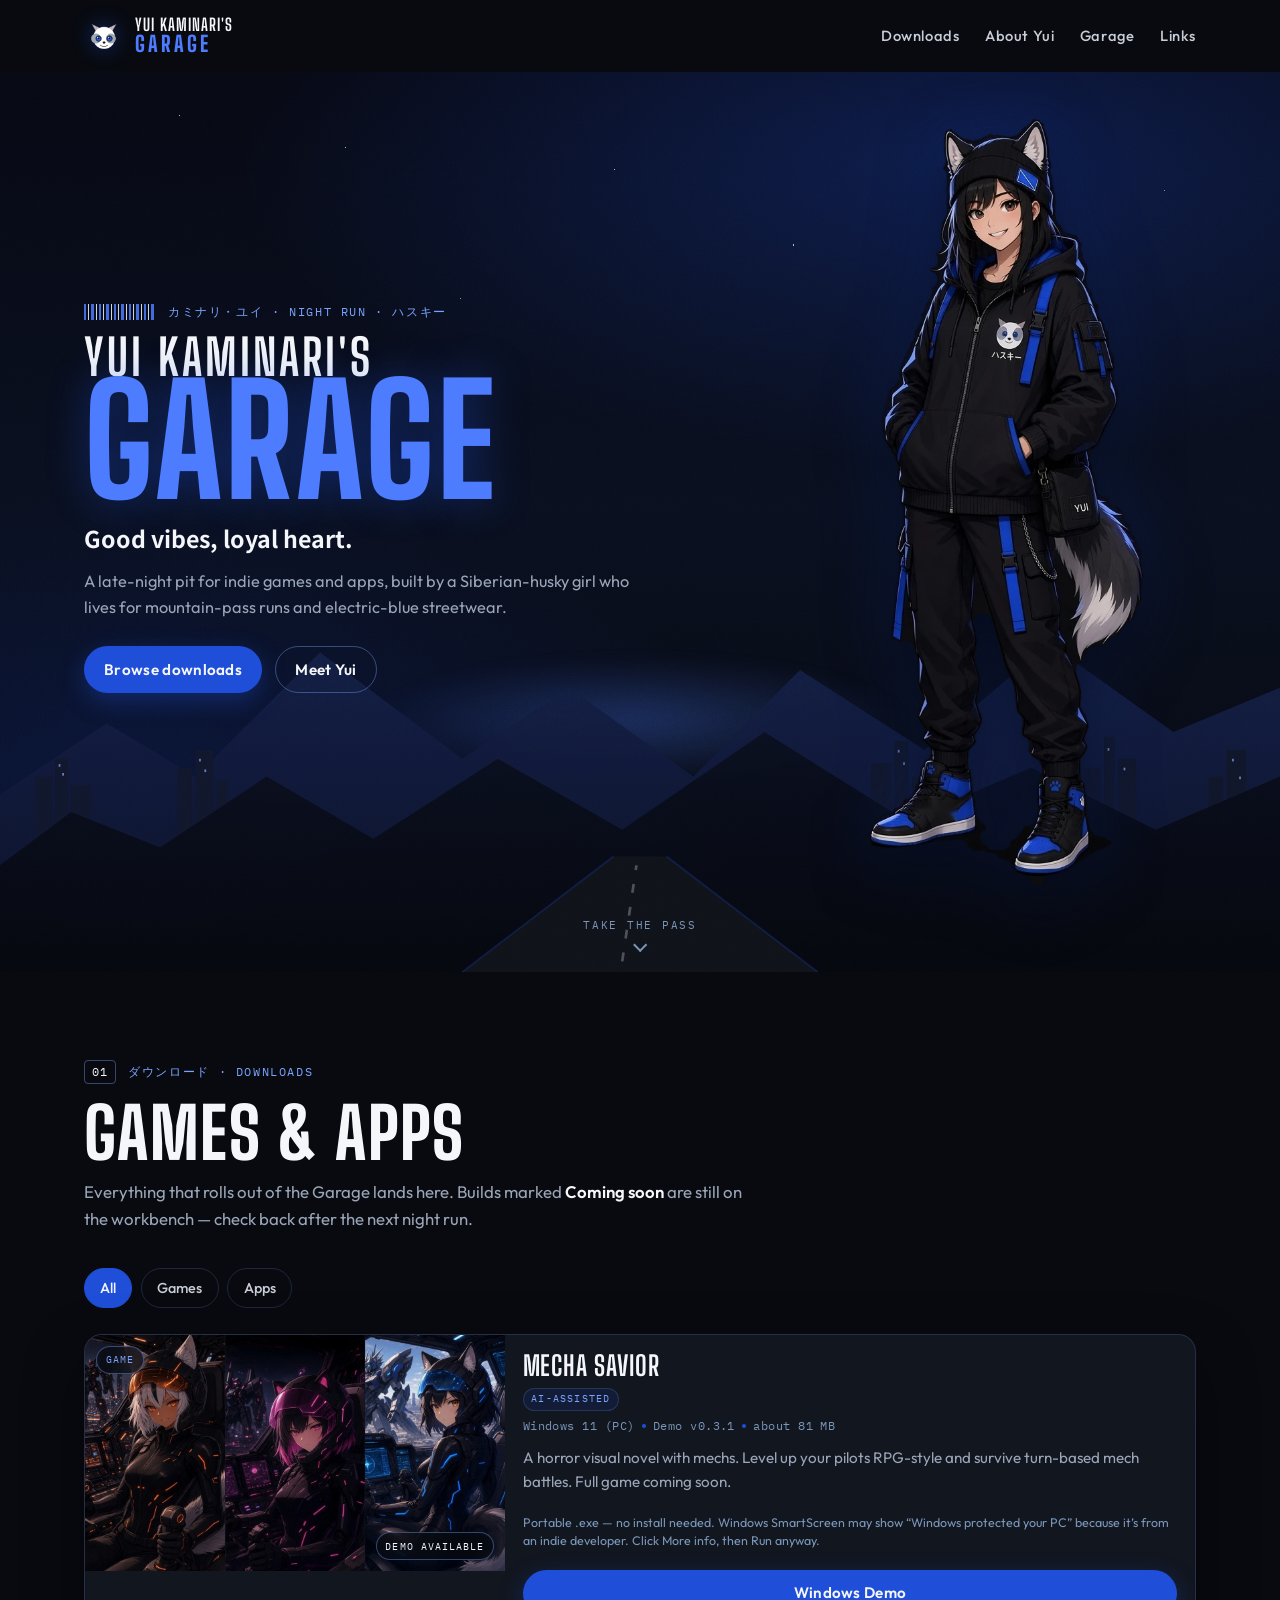
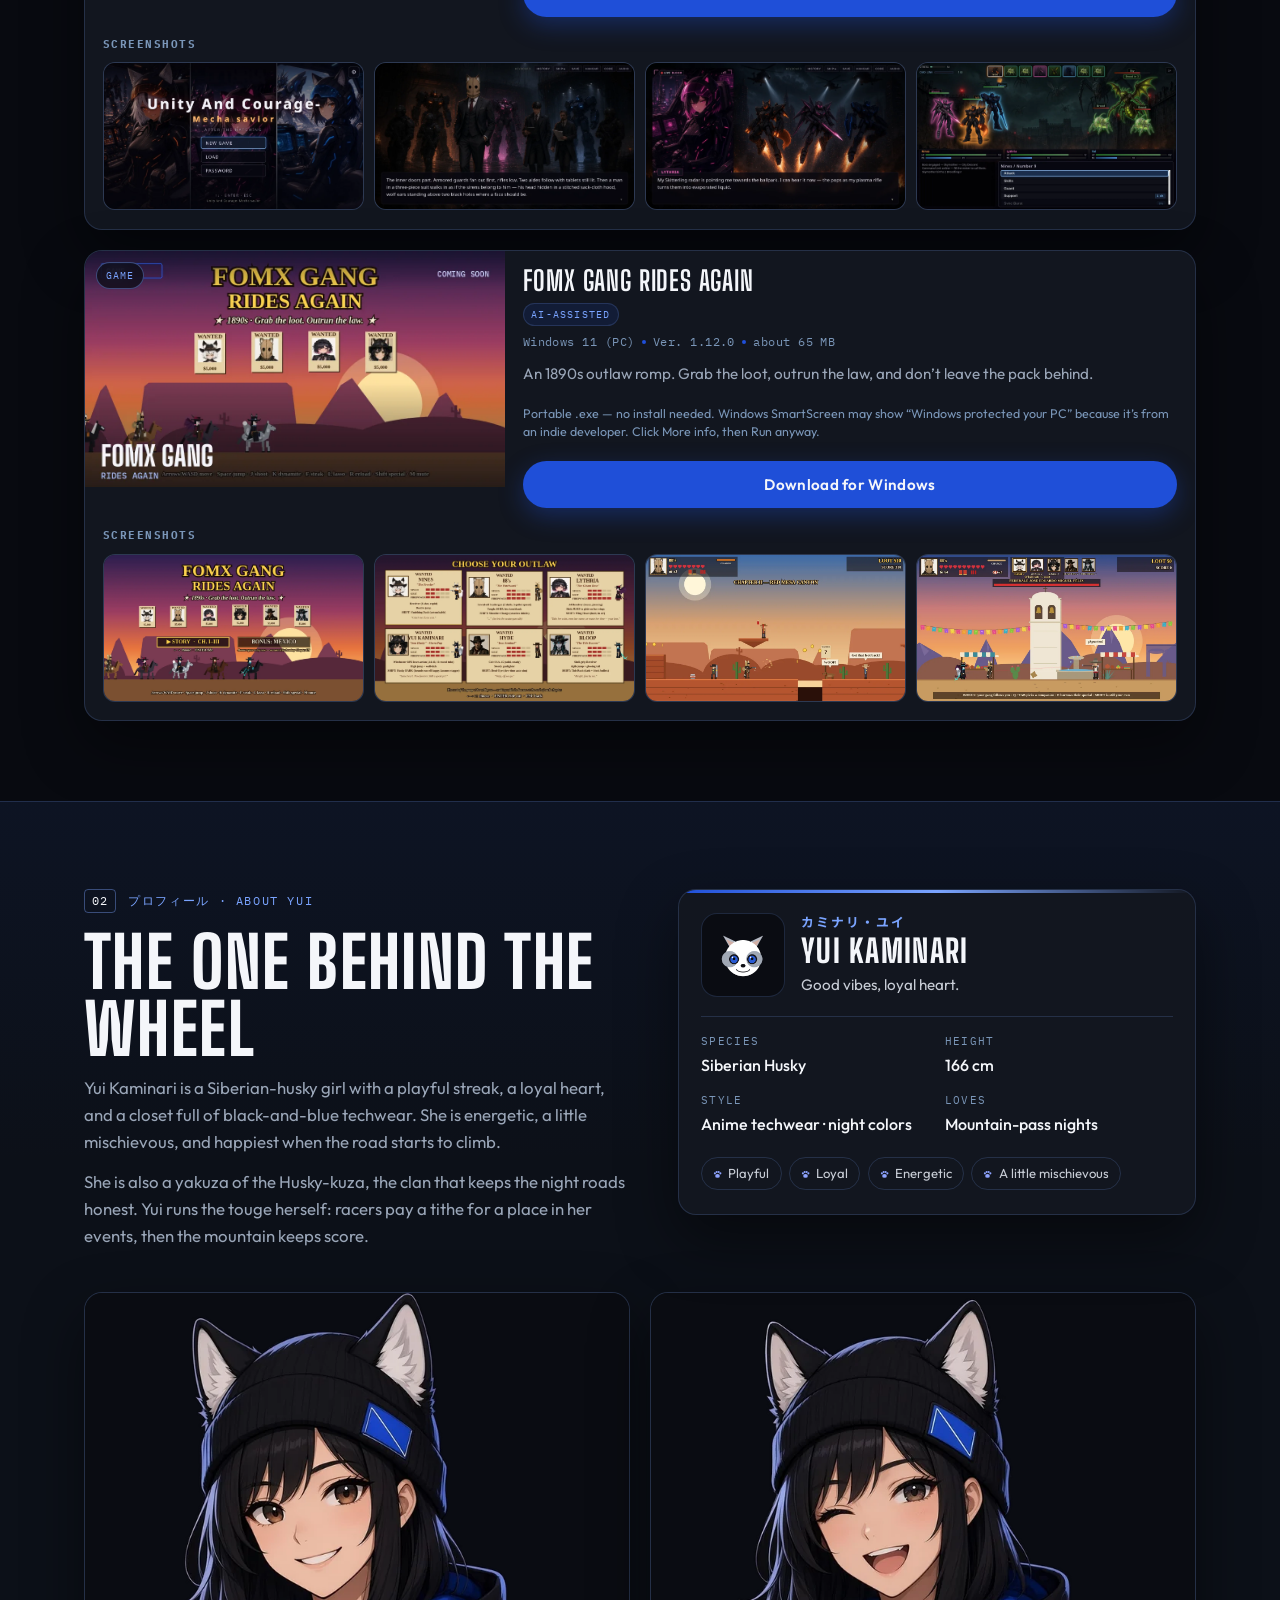
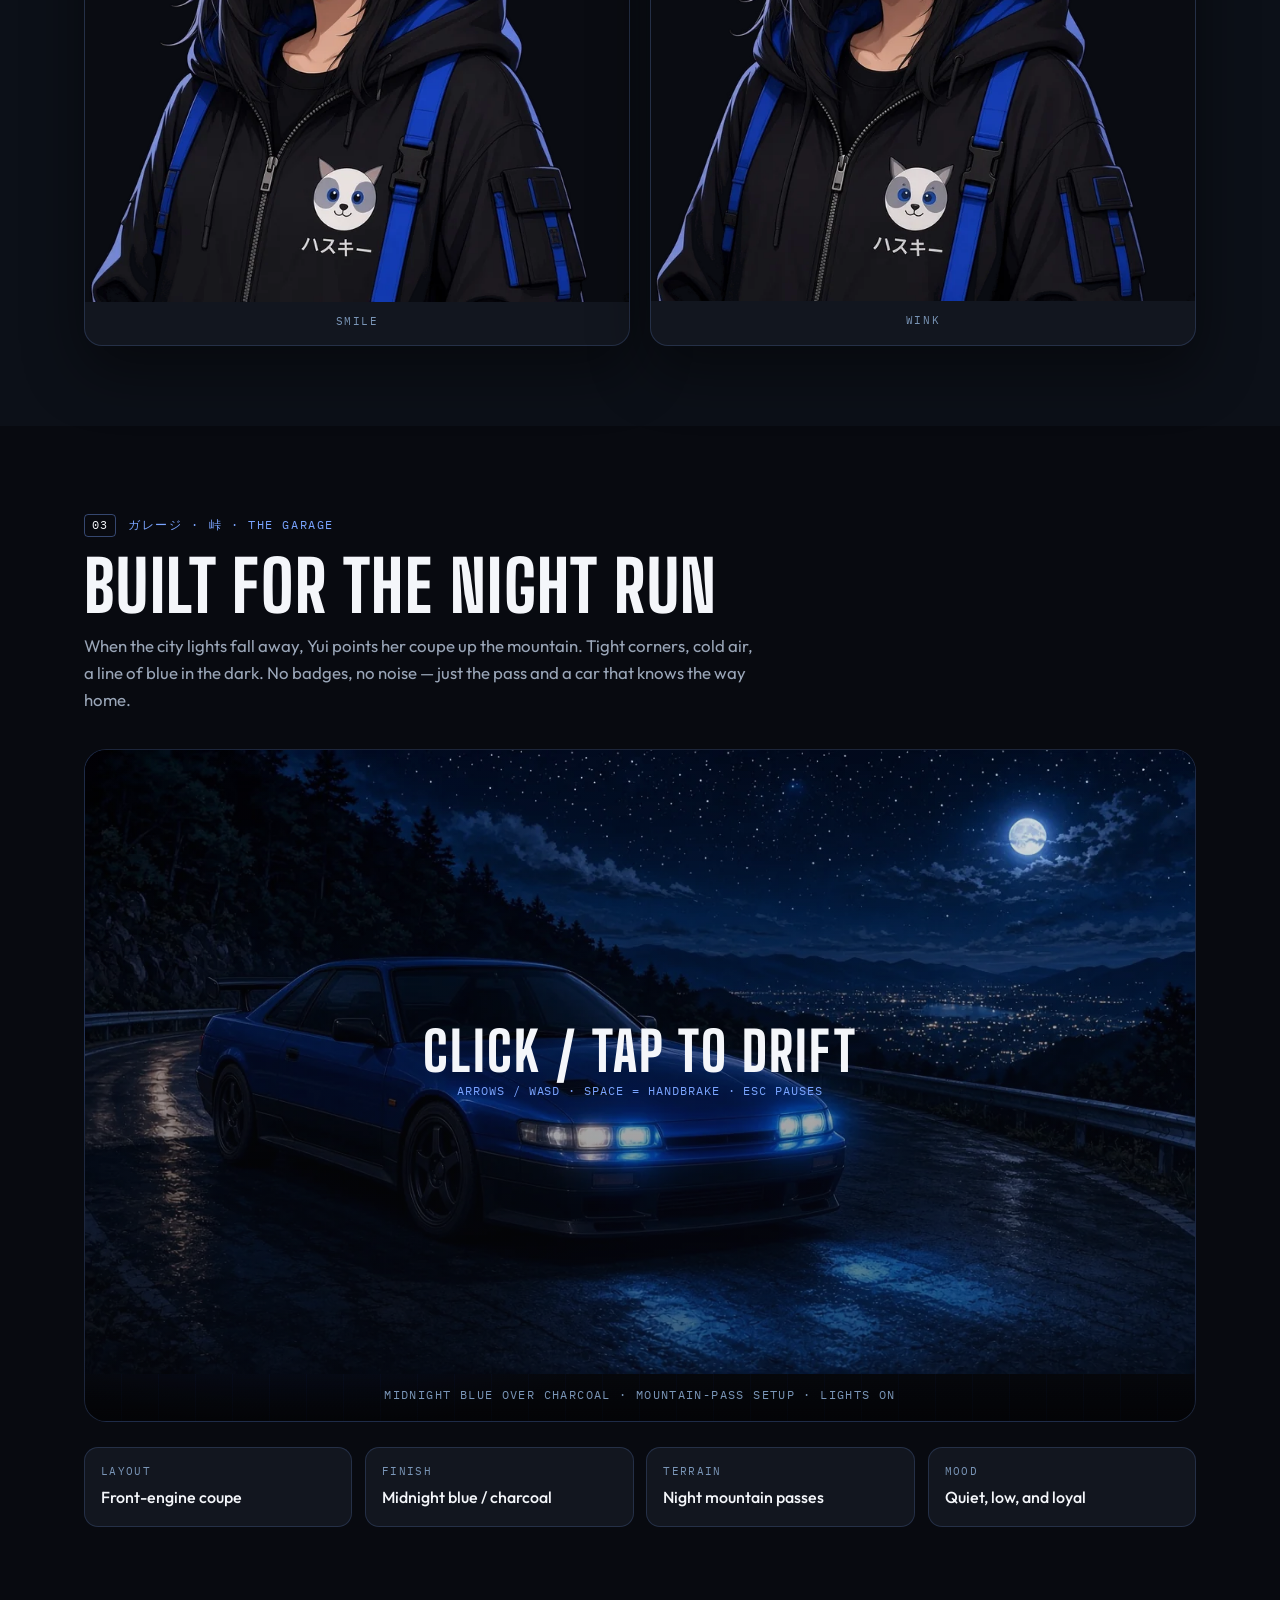
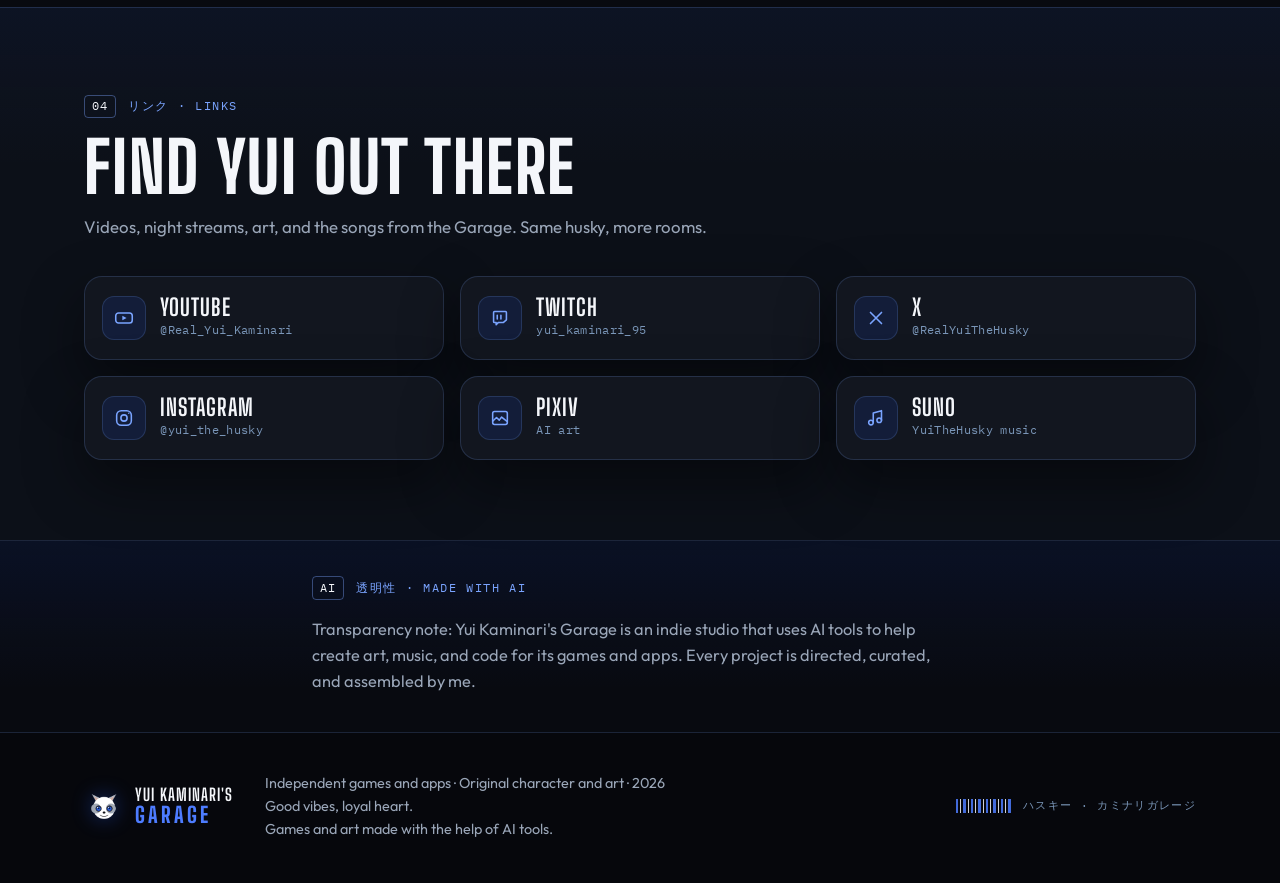
==== commit de015327: "Add night-run drift game Co-authored-by: realyuikaminari <realyuikaminari@users.noreply.github.com>" ====
--- a/index.html
+++ b/index.html
@@ -21,7 +21,7 @@
   <link rel="preconnect" href="https://fonts.googleapis.com">
   <link rel="preconnect" href="https://fonts.gstatic.com" crossorigin>
   <link href="https://fonts.googleapis.com/css2?family=Big+Shoulders+Display:wght@500;600;700;800;900&family=IBM+Plex+Mono:wght@400;500;600&family=Noto+Sans+JP:wght@400;500;700;900&family=Outfit:wght@300;400;500;600;700&display=swap" rel="stylesheet">
-  <link rel="stylesheet" href="styles.css?v=10">
+  <link rel="stylesheet" href="styles.css?v=11">
 </head>
 <body>
   <a class="skip-link" href="#main">Skip to content</a>
@@ -189,10 +189,29 @@
           </p>
         </header>
 
-        <div class="garage-stage">
+        <div class="garage-stage drift-stage" id="drift-game">
           <div class="garage-stage-bg" aria-hidden="true"></div>
-          <figure class="car-figure">
-            <img src="assets/car-touge.webp" width="1280" height="720" alt="Yui’s metallic electric-blue and black two-door coupe parked on a wet night mountain pass, headlights on, city lights in the valley below. No manufacturer marks.">
+          <figure class="car-figure drift-figure">
+            <div class="drift-play">
+              <img class="drift-poster" src="assets/car-touge.webp" width="1280" height="720" alt="Yui’s metallic electric-blue and black two-door coupe parked on a wet night mountain pass, headlights on, city lights in the valley below. No manufacturer marks.">
+              <canvas class="drift-canvas" hidden tabindex="0" aria-label="Night run drift game. Arrows or WASD to drive, Space for handbrake, Escape to pause."></canvas>
+              <div class="drift-hud" hidden>
+                <span>Score <b data-drift="score">0</b></span>
+                <span>Combo <b data-drift="combo">x1</b></span>
+                <span>Best <b data-drift="best">0</b></span>
+              </div>
+              <button class="drift-start" type="button">
+                <span class="drift-start-title">Click / tap to drift</span>
+                <span class="drift-start-controls">Arrows / WASD · Space = handbrake · Esc pauses</span>
+              </button>
+              <p class="drift-pause" hidden>Paused · Esc or tap to resume</p>
+              <div class="drift-touch" hidden>
+                <button type="button" data-touch="left" aria-label="Steer left">Left</button>
+                <button type="button" data-touch="gas" aria-label="Throttle">Gas</button>
+                <button type="button" data-touch="drift" aria-label="Handbrake">Drift</button>
+                <button type="button" data-touch="right" aria-label="Steer right">Right</button>
+              </div>
+            </div>
             <figcaption>Midnight blue over charcoal  ·  mountain-pass setup  ·  lights on</figcaption>
           </figure>
         </div>
@@ -333,7 +352,8 @@
     </div>
   </footer>
 
-  <script src="games.js?v=10"></script>
-  <script src="main.js?v=10"></script>
+  <script src="games.js?v=11"></script>
+  <script src="main.js?v=11"></script>
+  <script src="drift.js?v=11" defer></script>
 </body>
 </html>
--- a/styles.css
+++ b/styles.css
@@ -1077,6 +1077,148 @@
   background: linear-gradient(180deg, transparent, rgba(0, 0, 0, 0.35));
 }
 
+.drift-play {
+  position: relative;
+  background: #07090f;
+}
+
+.drift-poster,
+.drift-canvas {
+  width: 100%;
+  aspect-ratio: 16 / 9;
+  display: block;
+  object-fit: cover;
+}
+
+.drift-canvas[hidden],
+.drift-hud[hidden],
+.drift-start[hidden],
+.drift-pause[hidden],
+.drift-touch[hidden] {
+  display: none !important;
+}
+
+.drift-canvas {
+  position: absolute;
+  inset: 0;
+  height: 100%;
+  background: #07090f;
+  touch-action: none;
+  outline: none;
+}
+
+.drift-canvas:focus-visible {
+  outline: 2px solid var(--blue-lit);
+  outline-offset: -3px;
+}
+
+.drift-hud {
+  position: absolute;
+  top: 0.7rem;
+  left: 0.7rem;
+  right: 0.7rem;
+  display: flex;
+  gap: 0.7rem;
+  pointer-events: none;
+  font-family: var(--font-mono);
+  font-size: 0.72rem;
+  letter-spacing: 0.08em;
+  text-transform: uppercase;
+  color: var(--steel);
+}
+
+.drift-hud span {
+  background: rgba(8, 10, 16, 0.72);
+  border: 1px solid var(--line);
+  border-radius: 999px;
+  padding: 0.28rem 0.6rem;
+}
+
+.drift-hud b {
+  color: var(--white);
+  font-weight: 600;
+}
+
+.drift-hud [data-drift="combo"] { color: var(--blue-soft); }
+
+.drift-start,
+.drift-pause {
+  position: absolute;
+  inset: 0;
+  margin: 0;
+  display: grid;
+  place-content: center;
+  gap: 0.45rem;
+  text-align: center;
+  padding: 1.2rem;
+  border: 0;
+  background:
+    linear-gradient(180deg, rgba(7, 9, 15, 0.08), rgba(7, 9, 15, 0.55));
+  color: var(--white);
+  cursor: pointer;
+}
+
+.drift-start-title {
+  font-family: var(--font-display);
+  font-weight: 800;
+  font-size: clamp(2rem, 5vw, 3.4rem);
+  letter-spacing: 0.04em;
+  text-transform: uppercase;
+  line-height: 0.9;
+}
+
+.drift-start-controls,
+.drift-pause {
+  font-family: var(--font-mono);
+  font-size: 0.75rem;
+  letter-spacing: 0.08em;
+  text-transform: uppercase;
+  color: var(--blue-soft);
+}
+
+.drift-pause {
+  background: rgba(7, 9, 15, 0.55);
+}
+
+.drift-touch {
+  position: absolute;
+  left: 0.6rem;
+  right: 0.6rem;
+  bottom: 0.6rem;
+  display: none;
+  grid-template-columns: repeat(4, minmax(0, 1fr));
+  gap: 0.45rem;
+  z-index: 2;
+}
+
+.drift-stage.is-running .drift-touch { display: grid; }
+
+.drift-touch button {
+  min-height: 48px;
+  border-radius: 14px;
+  border: 1px solid var(--line-strong);
+  background: rgba(8, 10, 16, 0.82);
+  color: var(--white);
+  font-family: var(--font-mono);
+  font-size: 0.68rem;
+  letter-spacing: 0.1em;
+  text-transform: uppercase;
+  touch-action: none;
+}
+
+.drift-touch button.is-held {
+  background: var(--blue);
+  border-color: var(--blue-lit);
+}
+
+@media (hover: hover) and (pointer: fine) {
+  .drift-stage.is-running .drift-touch { display: none; }
+}
+
+@media (max-width: 720px) {
+  .drift-stage.is-running .drift-touch { display: grid; }
+}
+
 .garage-specs {
   list-style: none;
   margin: 0;
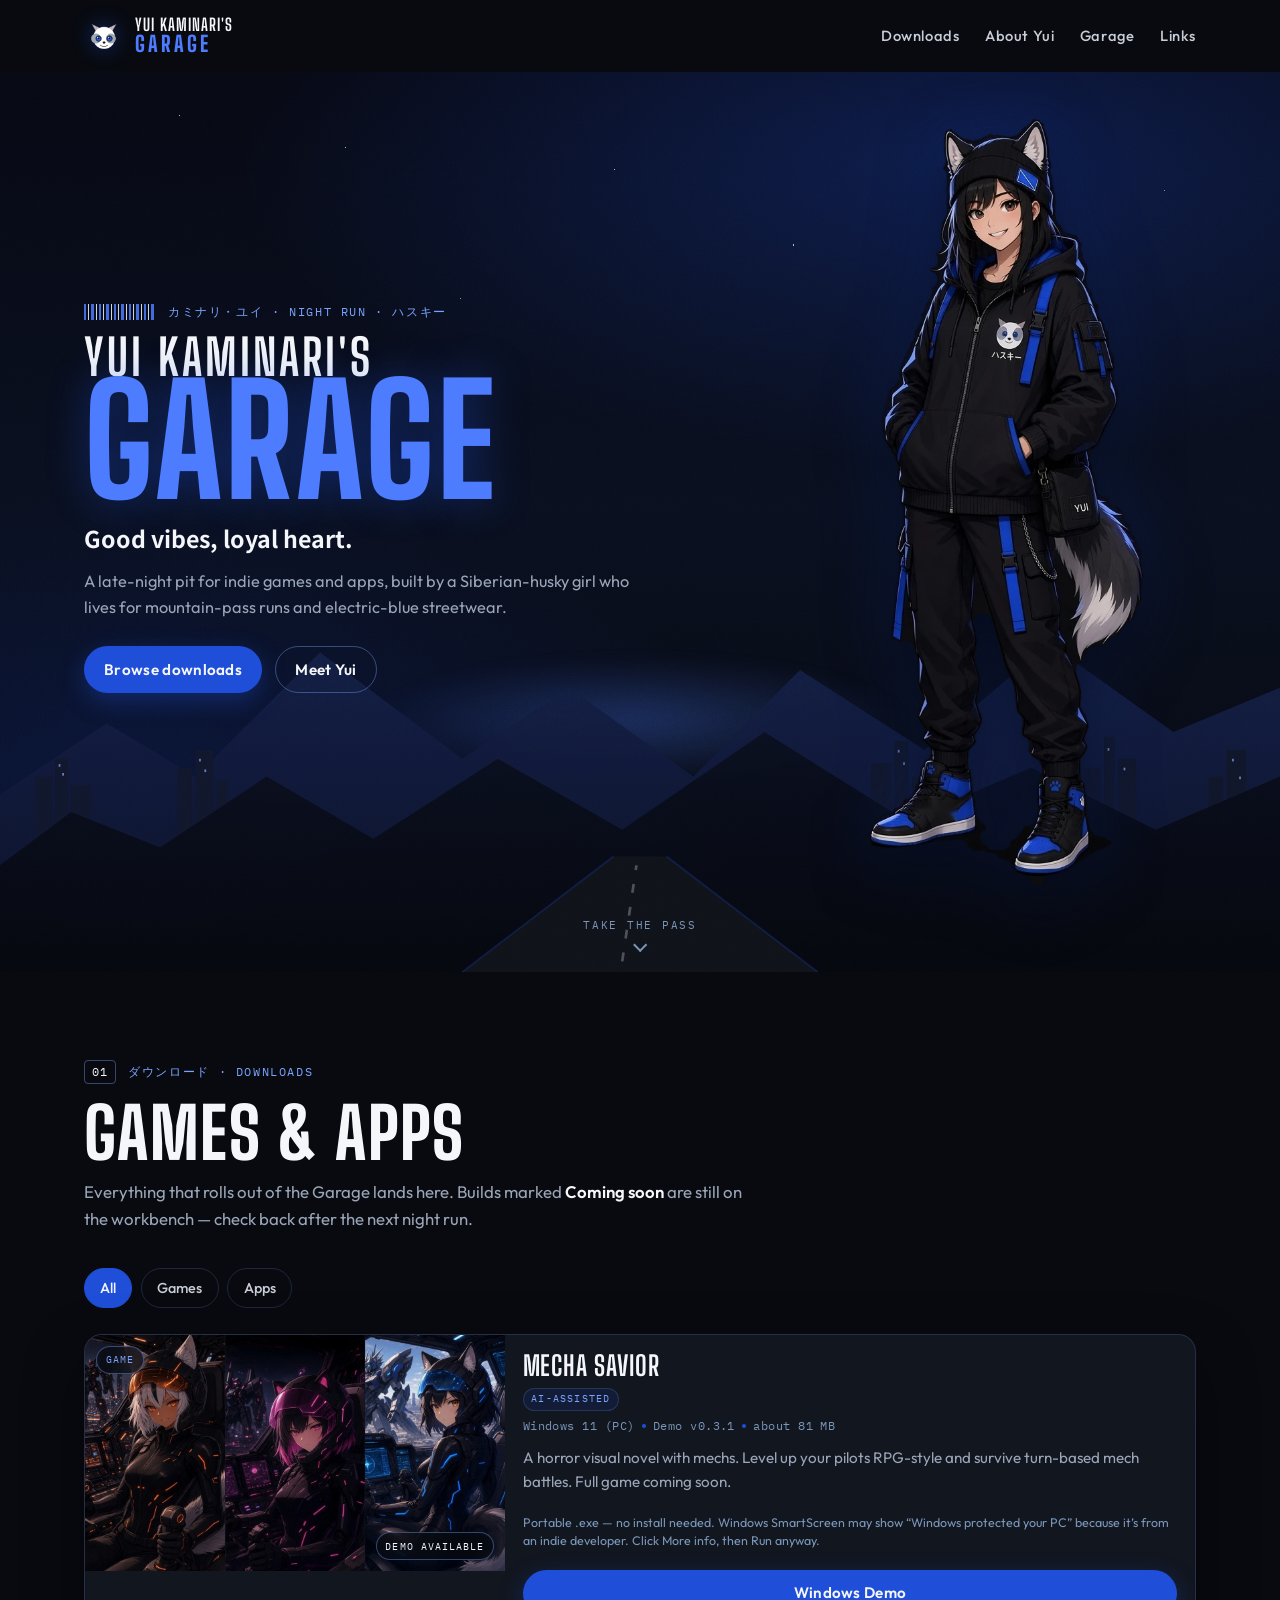
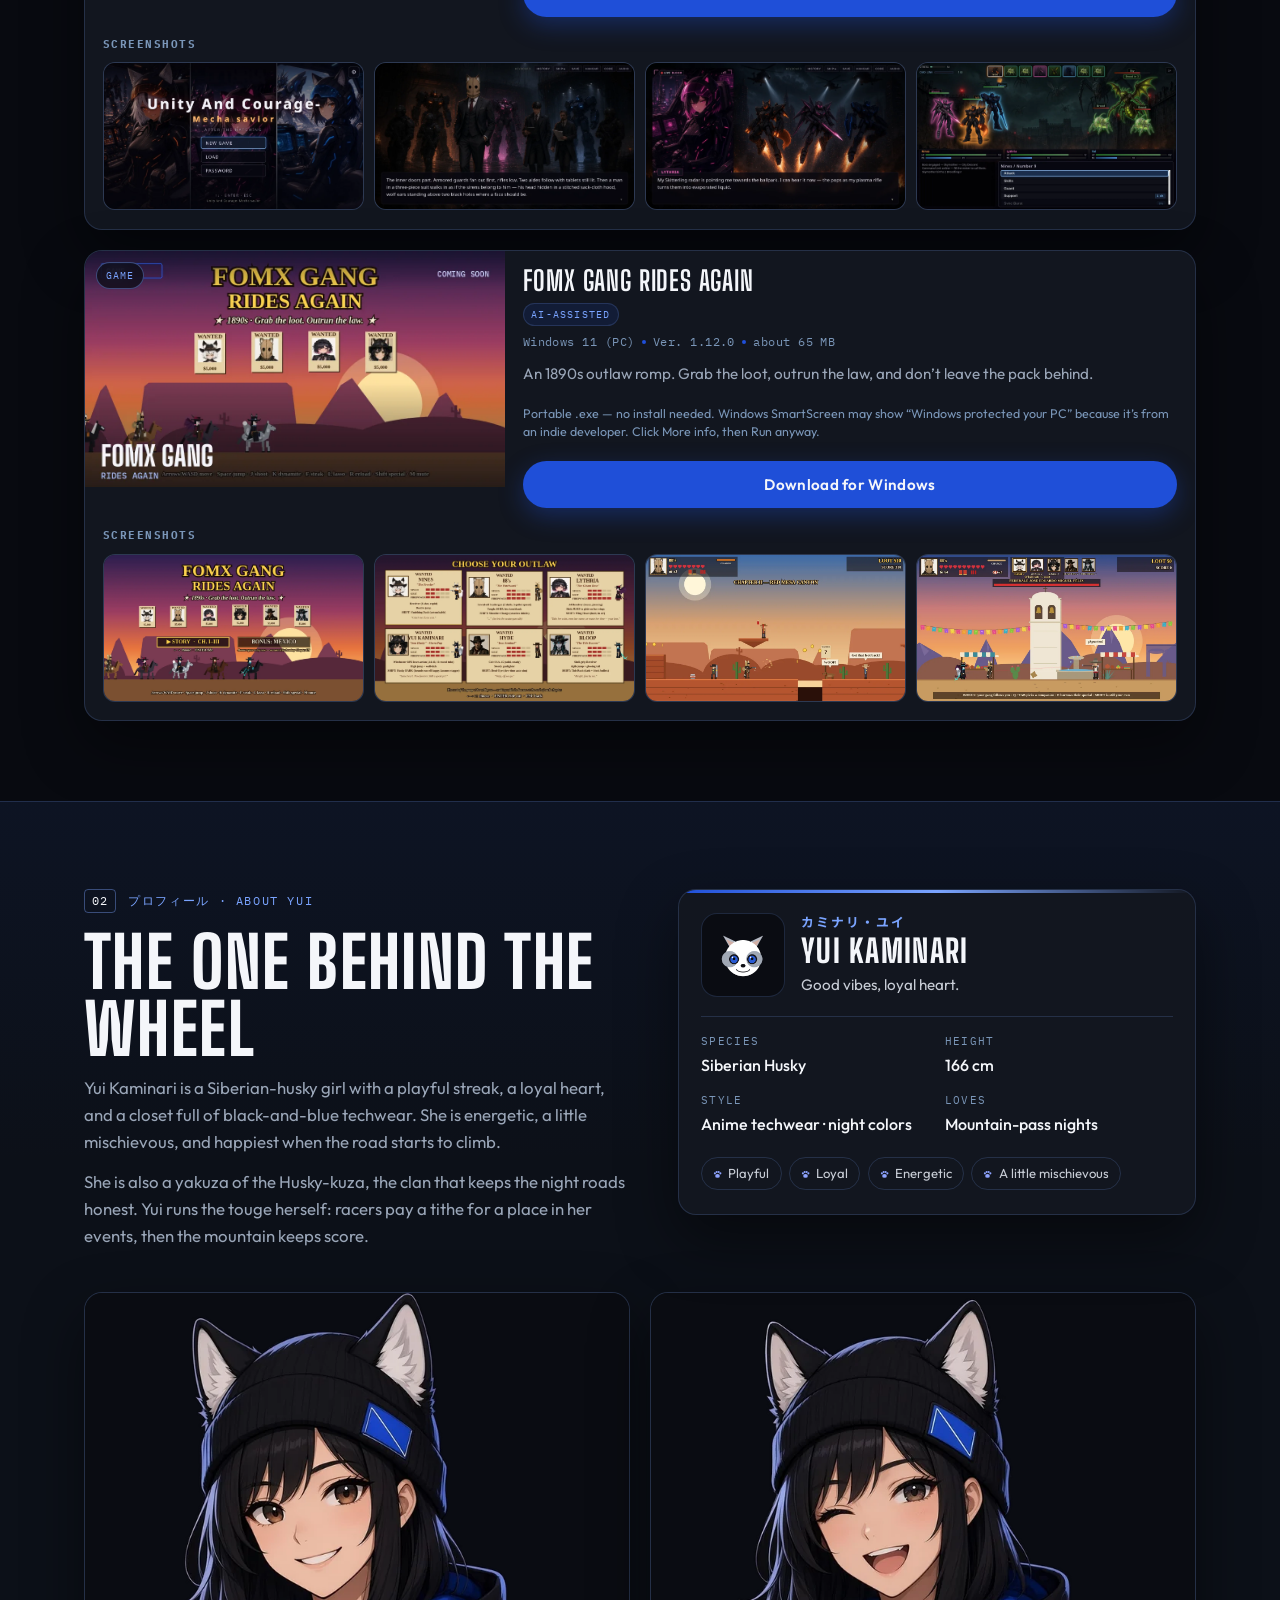
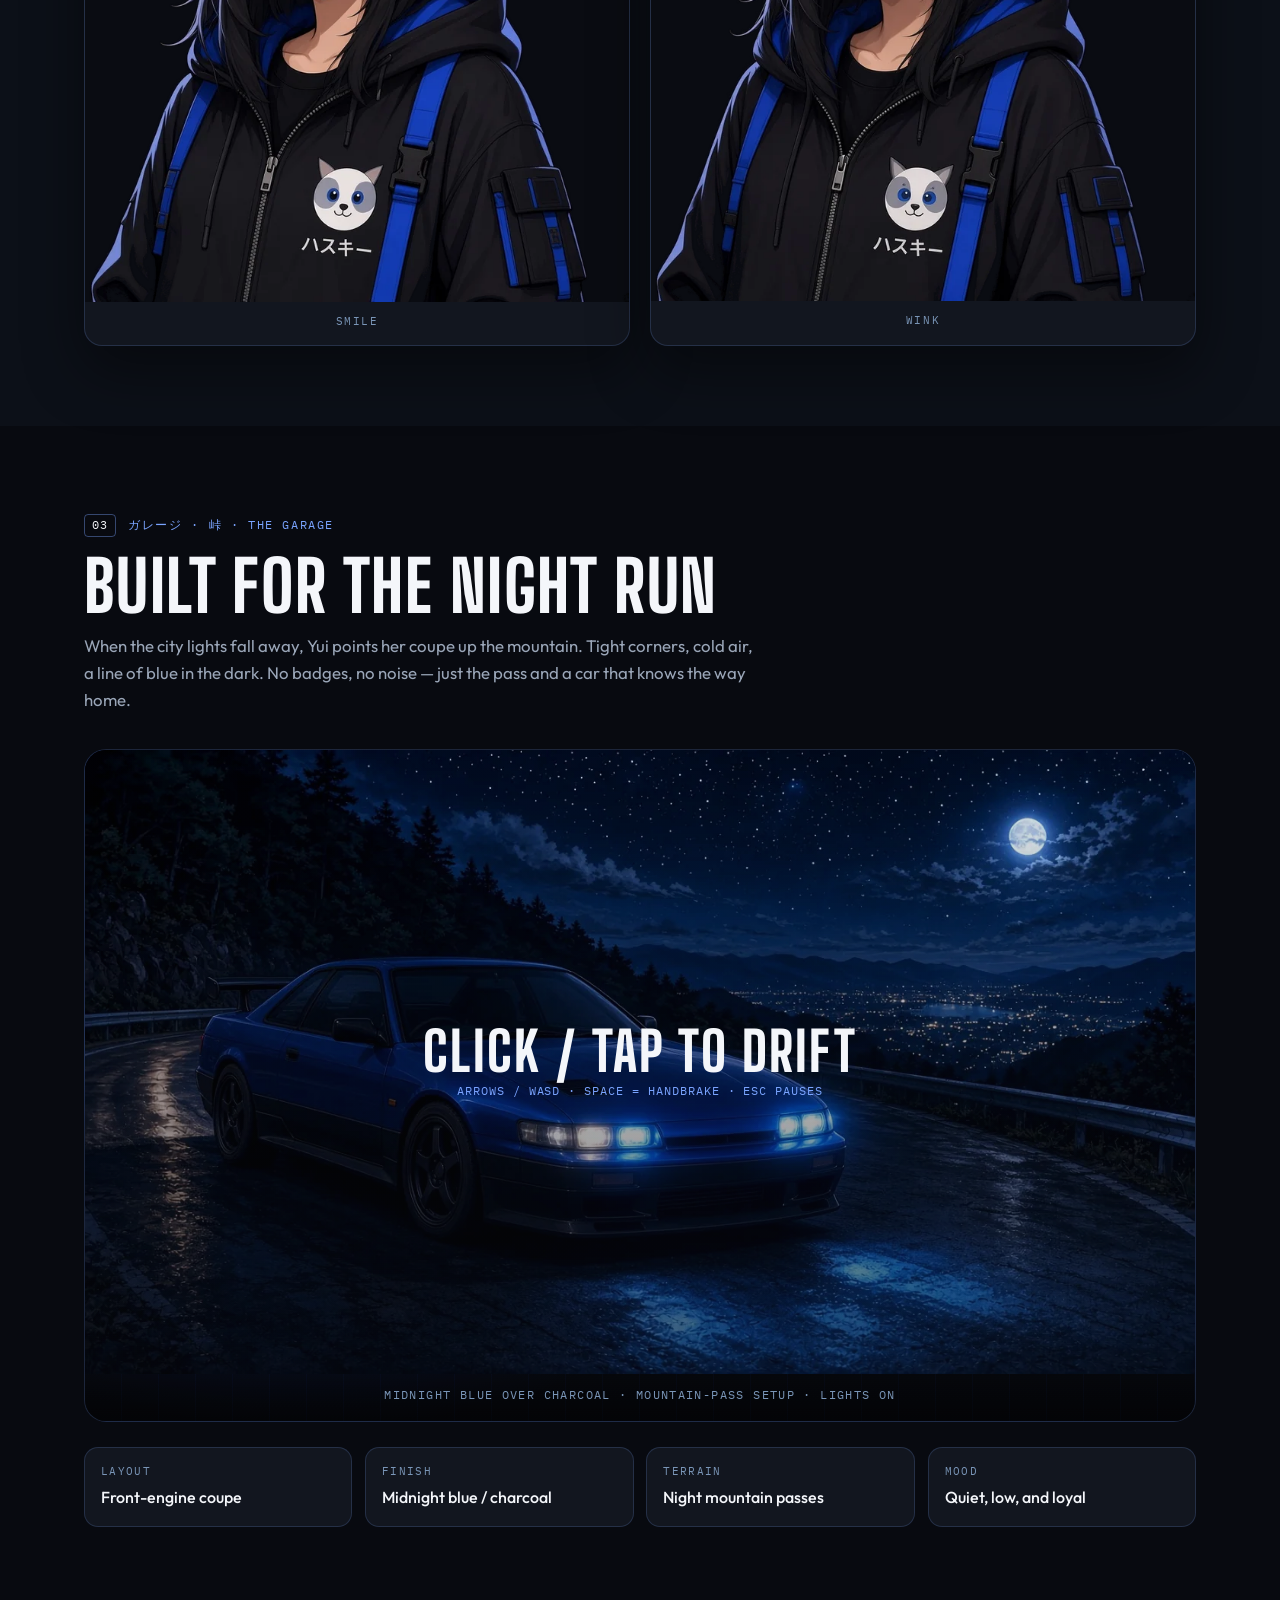
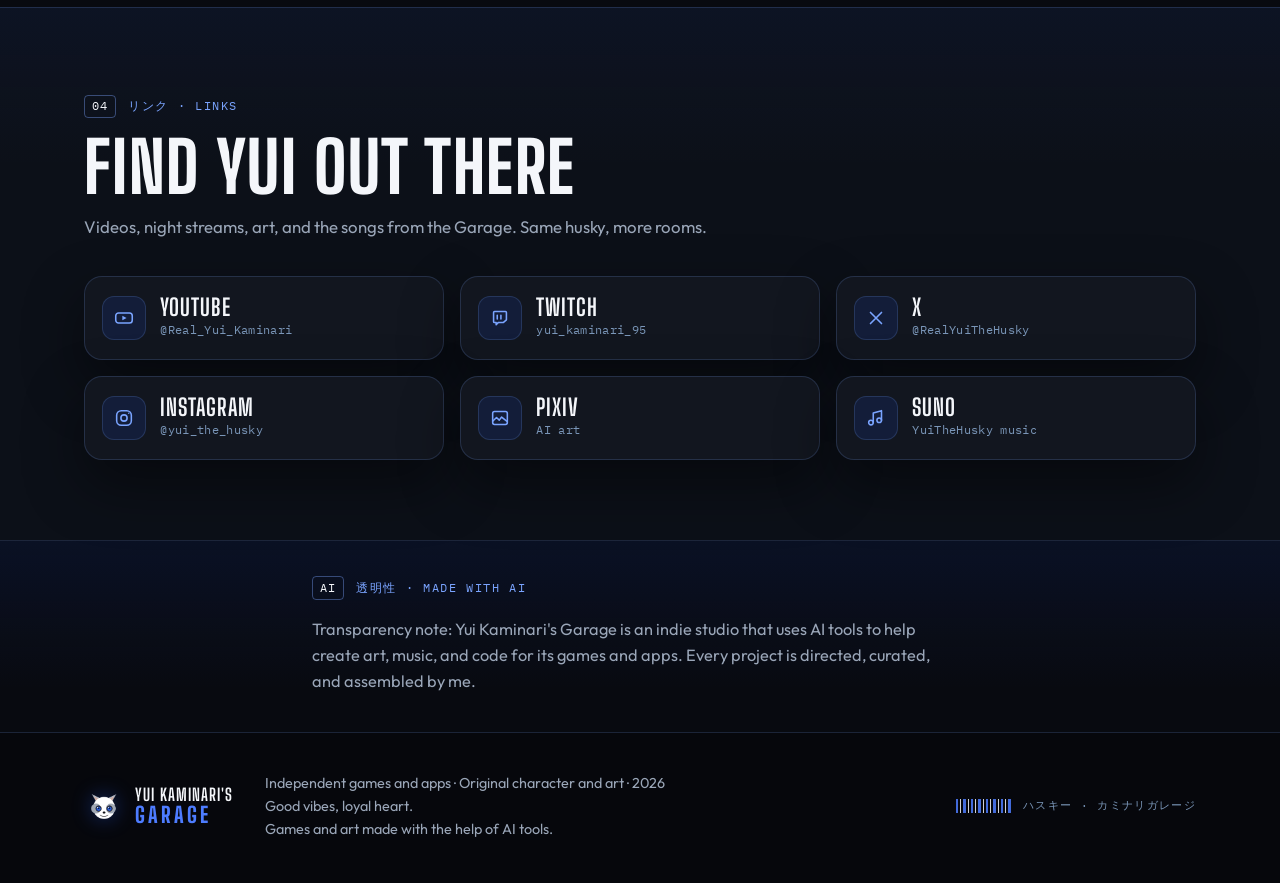
==== commit e20b949b: "Upgrade the night-run car to a Three.js coupe Vendor Three.js and draw a glossy coupe on a transpare" ====
--- a/index.html
+++ b/index.html
@@ -21,7 +21,7 @@
   <link rel="preconnect" href="https://fonts.googleapis.com">
   <link rel="preconnect" href="https://fonts.gstatic.com" crossorigin>
   <link href="https://fonts.googleapis.com/css2?family=Big+Shoulders+Display:wght@500;600;700;800;900&family=IBM+Plex+Mono:wght@400;500;600&family=Noto+Sans+JP:wght@400;500;700;900&family=Outfit:wght@300;400;500;600;700&display=swap" rel="stylesheet">
-  <link rel="stylesheet" href="styles.css?v=11">
+  <link rel="stylesheet" href="styles.css?v=16">
 </head>
 <body>
   <a class="skip-link" href="#main">Skip to content</a>
@@ -199,6 +199,14 @@
                 <span>Score <b data-drift="score">0</b></span>
                 <span>Combo <b data-drift="combo">x1</b></span>
                 <span>Best <b data-drift="best">0</b></span>
+                <span>Speed <b data-drift="speed">0</b></span>
+                <button class="drift-mute" type="button" data-drift="mute" aria-pressed="false" aria-label="Mute sound">
+                  <svg viewBox="0 0 24 24" width="16" height="16" aria-hidden="true">
+                    <path fill="currentColor" d="M4 9h3.2L12 5.2v13.6L7.2 15H4z"/>
+                    <path class="drift-mute-wave" fill="none" stroke="currentColor" stroke-width="1.7" stroke-linecap="round" d="M15.5 9.2a4.2 4.2 0 0 1 0 5.6M17.8 7a7 7 0 0 1 0 10"/>
+                    <path class="drift-mute-slash" fill="none" stroke="currentColor" stroke-width="1.7" stroke-linecap="round" d="M16 8.5l5 7"/>
+                  </svg>
+                </button>
               </div>
               <button class="drift-start" type="button">
                 <span class="drift-start-title">Click / tap to drift</span>
@@ -352,8 +360,8 @@
     </div>
   </footer>
 
-  <script src="games.js?v=11"></script>
-  <script src="main.js?v=11"></script>
-  <script src="drift.js?v=11" defer></script>
+  <script src="games.js?v=16"></script>
+  <script src="main.js?v=16"></script>
+  <script src="drift.js?v=16" type="module"></script>
 </body>
 </html>
--- a/styles.css
+++ b/styles.css
@@ -1098,13 +1098,28 @@
   display: none !important;
 }
 
-.drift-canvas {
+.drift-canvas,
+.drift-webgl {
   position: absolute;
   inset: 0;
+  width: 100%;
   height: 100%;
   background: #07090f;
   touch-action: none;
   outline: none;
+}
+
+.drift-webgl {
+  background: transparent;
+  pointer-events: none;
+  z-index: 1;
+}
+
+.drift-hud,
+.drift-start,
+.drift-pause,
+.drift-touch {
+  z-index: 2;
 }
 
 .drift-canvas:focus-visible {
@@ -1140,6 +1155,28 @@
 }
 
 .drift-hud [data-drift="combo"] { color: var(--blue-soft); }
+
+.drift-mute {
+  margin-left: auto;
+  pointer-events: auto;
+  width: 36px;
+  height: 32px;
+  display: grid;
+  place-items: center;
+  border-radius: 999px;
+  border: 1px solid var(--line);
+  background: rgba(8, 10, 16, 0.72);
+  color: var(--blue-soft);
+  cursor: pointer;
+  padding: 0;
+}
+
+.drift-mute .drift-mute-slash { display: none; }
+.drift-mute.is-muted { color: var(--steel); }
+.drift-mute.is-muted .drift-mute-wave { display: none; }
+.drift-mute.is-muted .drift-mute-slash { display: block; }
+
+.drift-mute:hover { color: var(--white); border-color: var(--blue-soft); }
 
 .drift-start,
 .drift-pause {
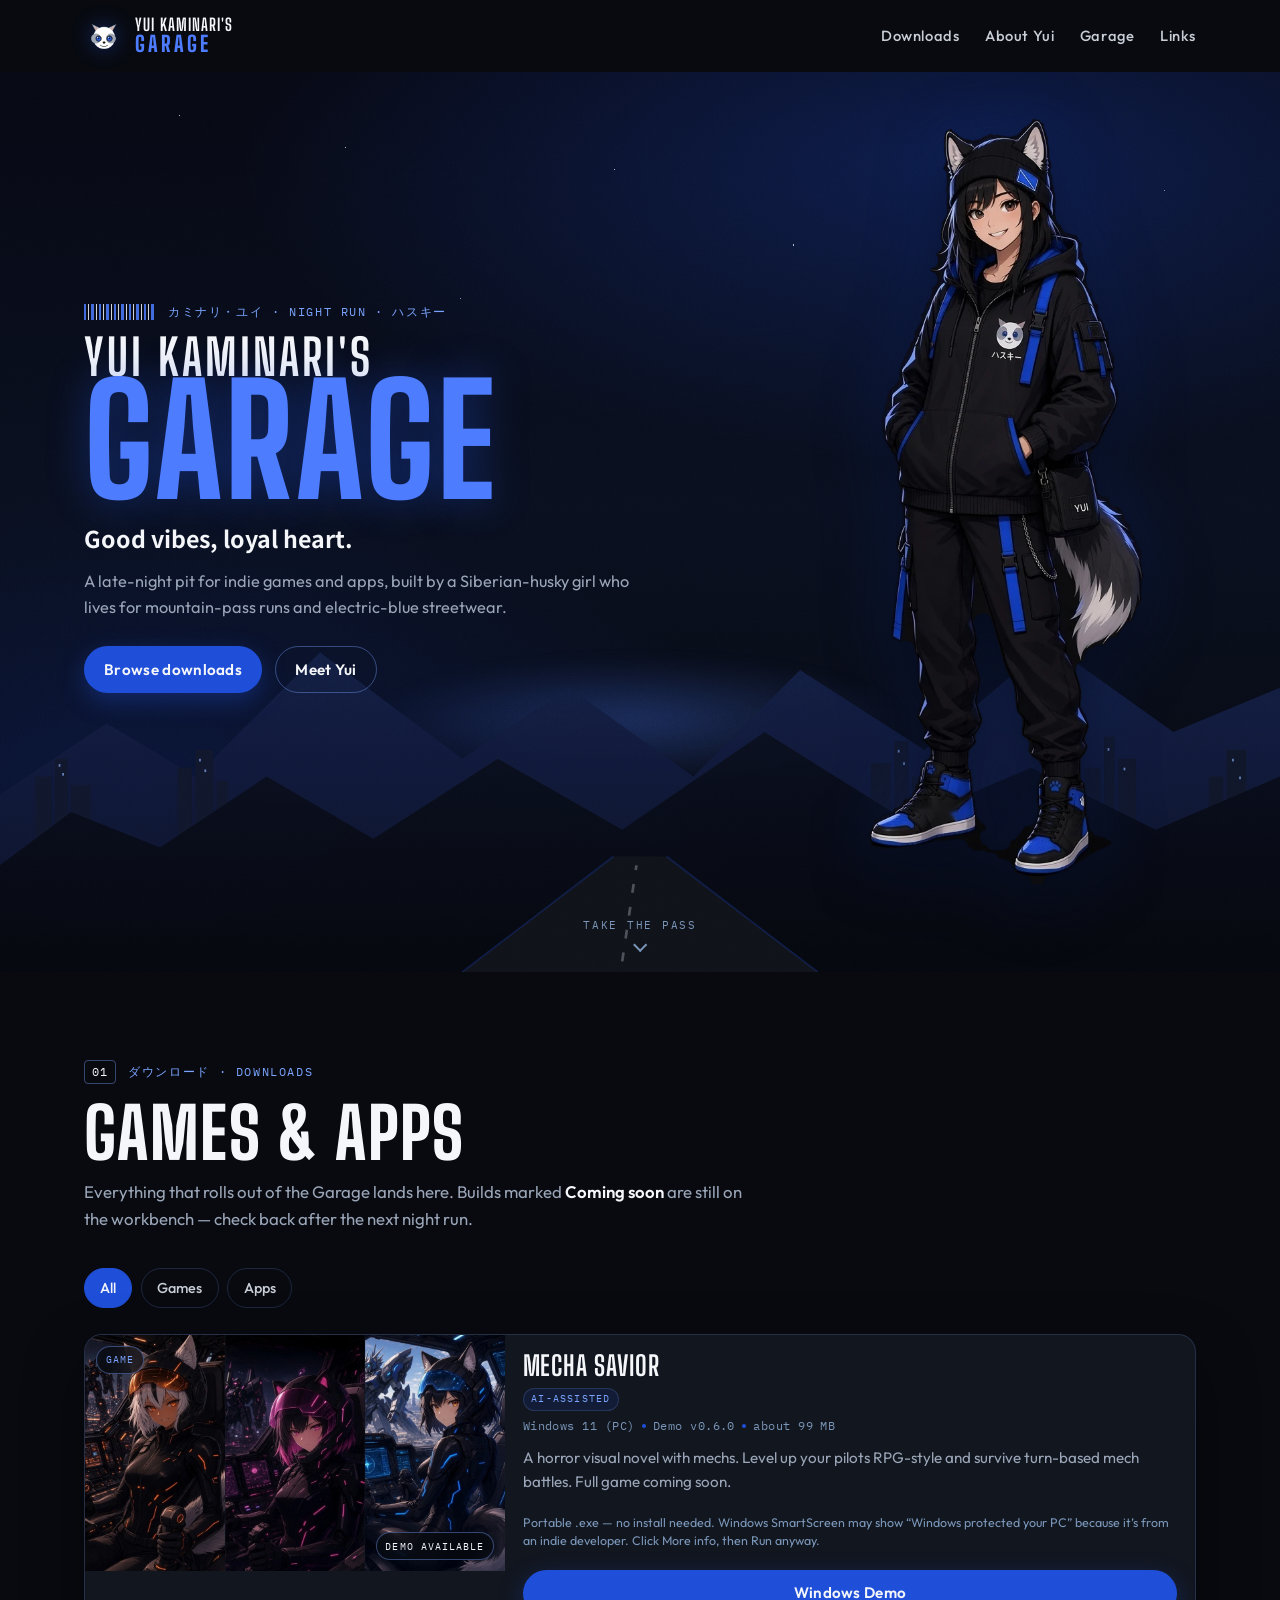
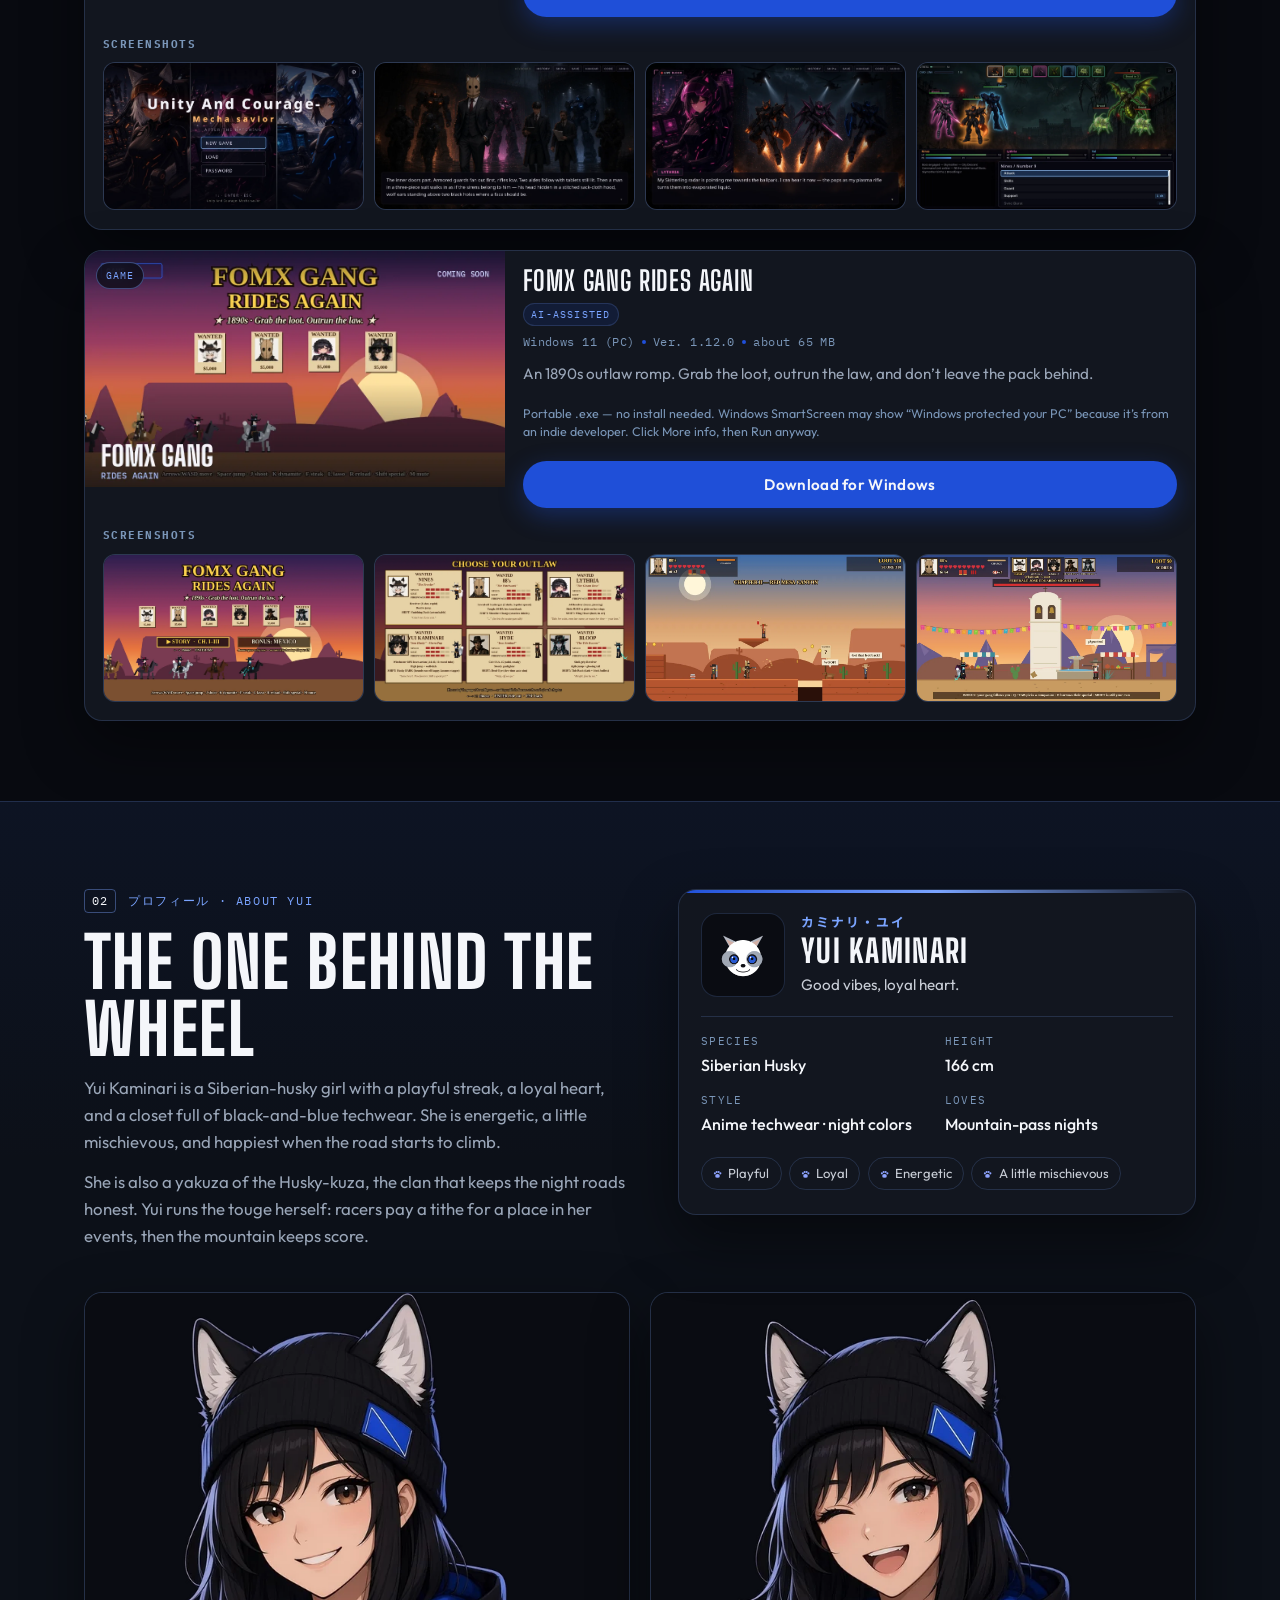
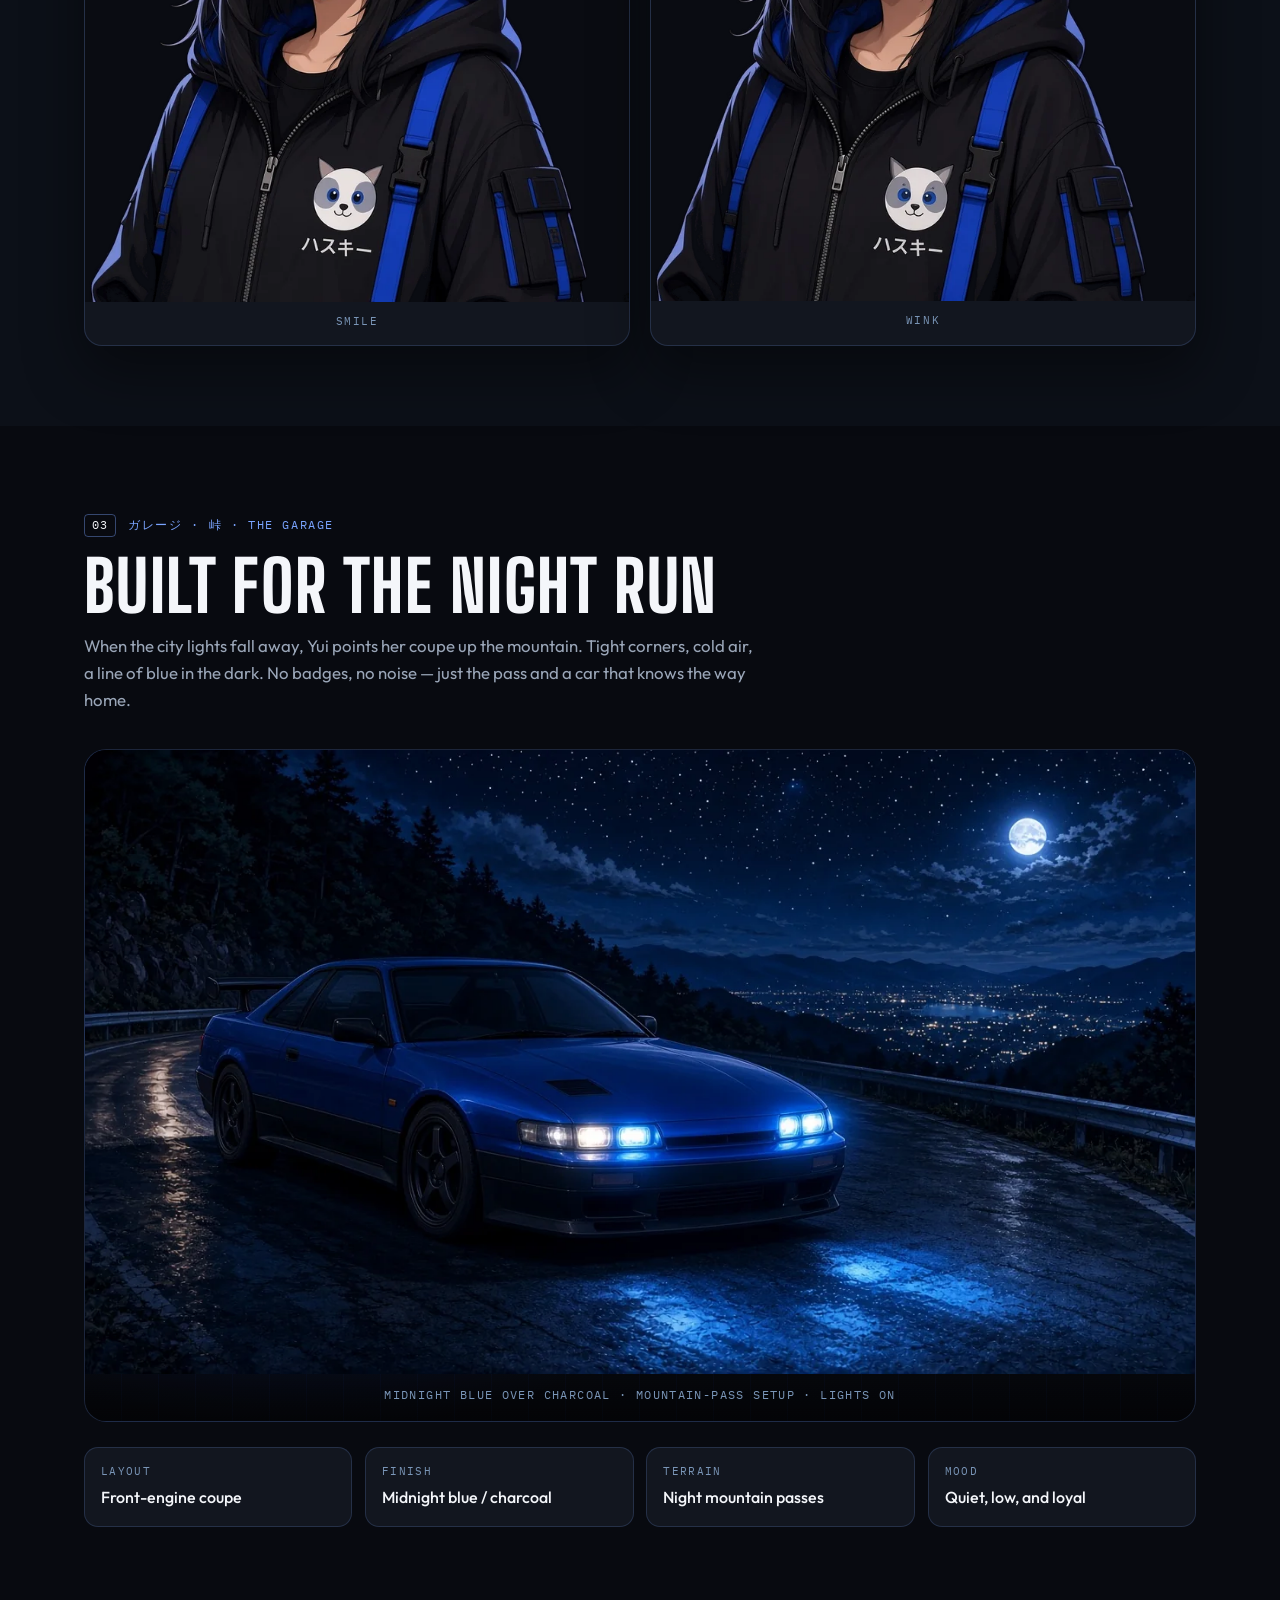
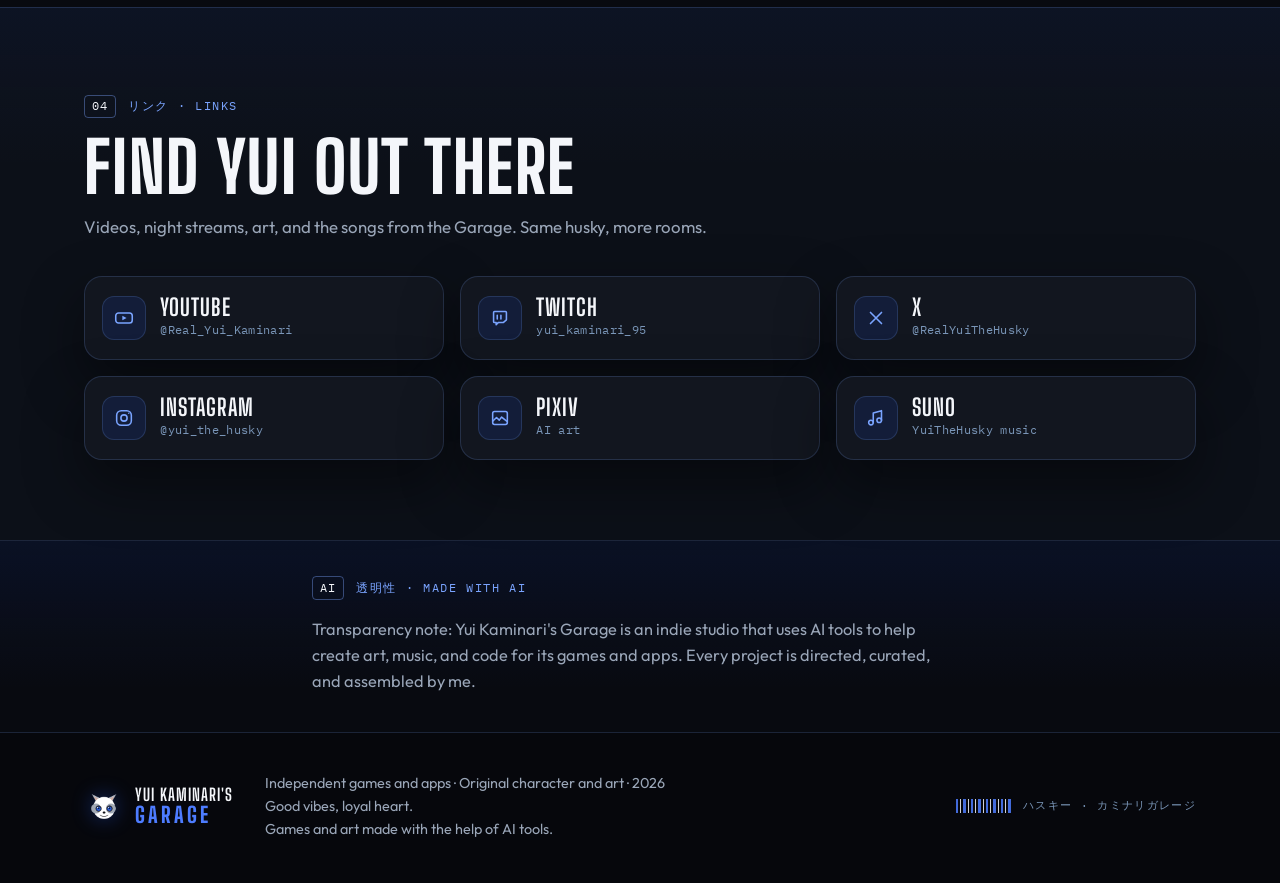
==== commit 1e7a9761: "Hide the night run and point Mecha Savior at demo 0.6.0 Keep the drift code in the repo, but stop lo" ====
--- a/index.html
+++ b/index.html
@@ -21,7 +21,7 @@
   <link rel="preconnect" href="https://fonts.googleapis.com">
   <link rel="preconnect" href="https://fonts.gstatic.com" crossorigin>
   <link href="https://fonts.googleapis.com/css2?family=Big+Shoulders+Display:wght@500;600;700;800;900&family=IBM+Plex+Mono:wght@400;500;600&family=Noto+Sans+JP:wght@400;500;700;900&family=Outfit:wght@300;400;500;600;700&display=swap" rel="stylesheet">
-  <link rel="stylesheet" href="styles.css?v=16">
+  <link rel="stylesheet" href="styles.css?v=17">
 </head>
 <body>
   <a class="skip-link" href="#main">Skip to content</a>
@@ -208,7 +208,7 @@
                   </svg>
                 </button>
               </div>
-              <button class="drift-start" type="button">
+              <button class="drift-start" type="button" hidden>
                 <span class="drift-start-title">Click / tap to drift</span>
                 <span class="drift-start-controls">Arrows / WASD · Space = handbrake · Esc pauses</span>
               </button>
@@ -360,8 +360,8 @@
     </div>
   </footer>
 
-  <script src="games.js?v=16"></script>
-  <script src="main.js?v=16"></script>
-  <script src="drift.js?v=16" type="module"></script>
+  <script src="games.js?v=17"></script>
+  <script src="main.js?v=17"></script>
+  <!-- <script src="drift.js?v=17" type="module"></script> -->
 </body>
 </html>
